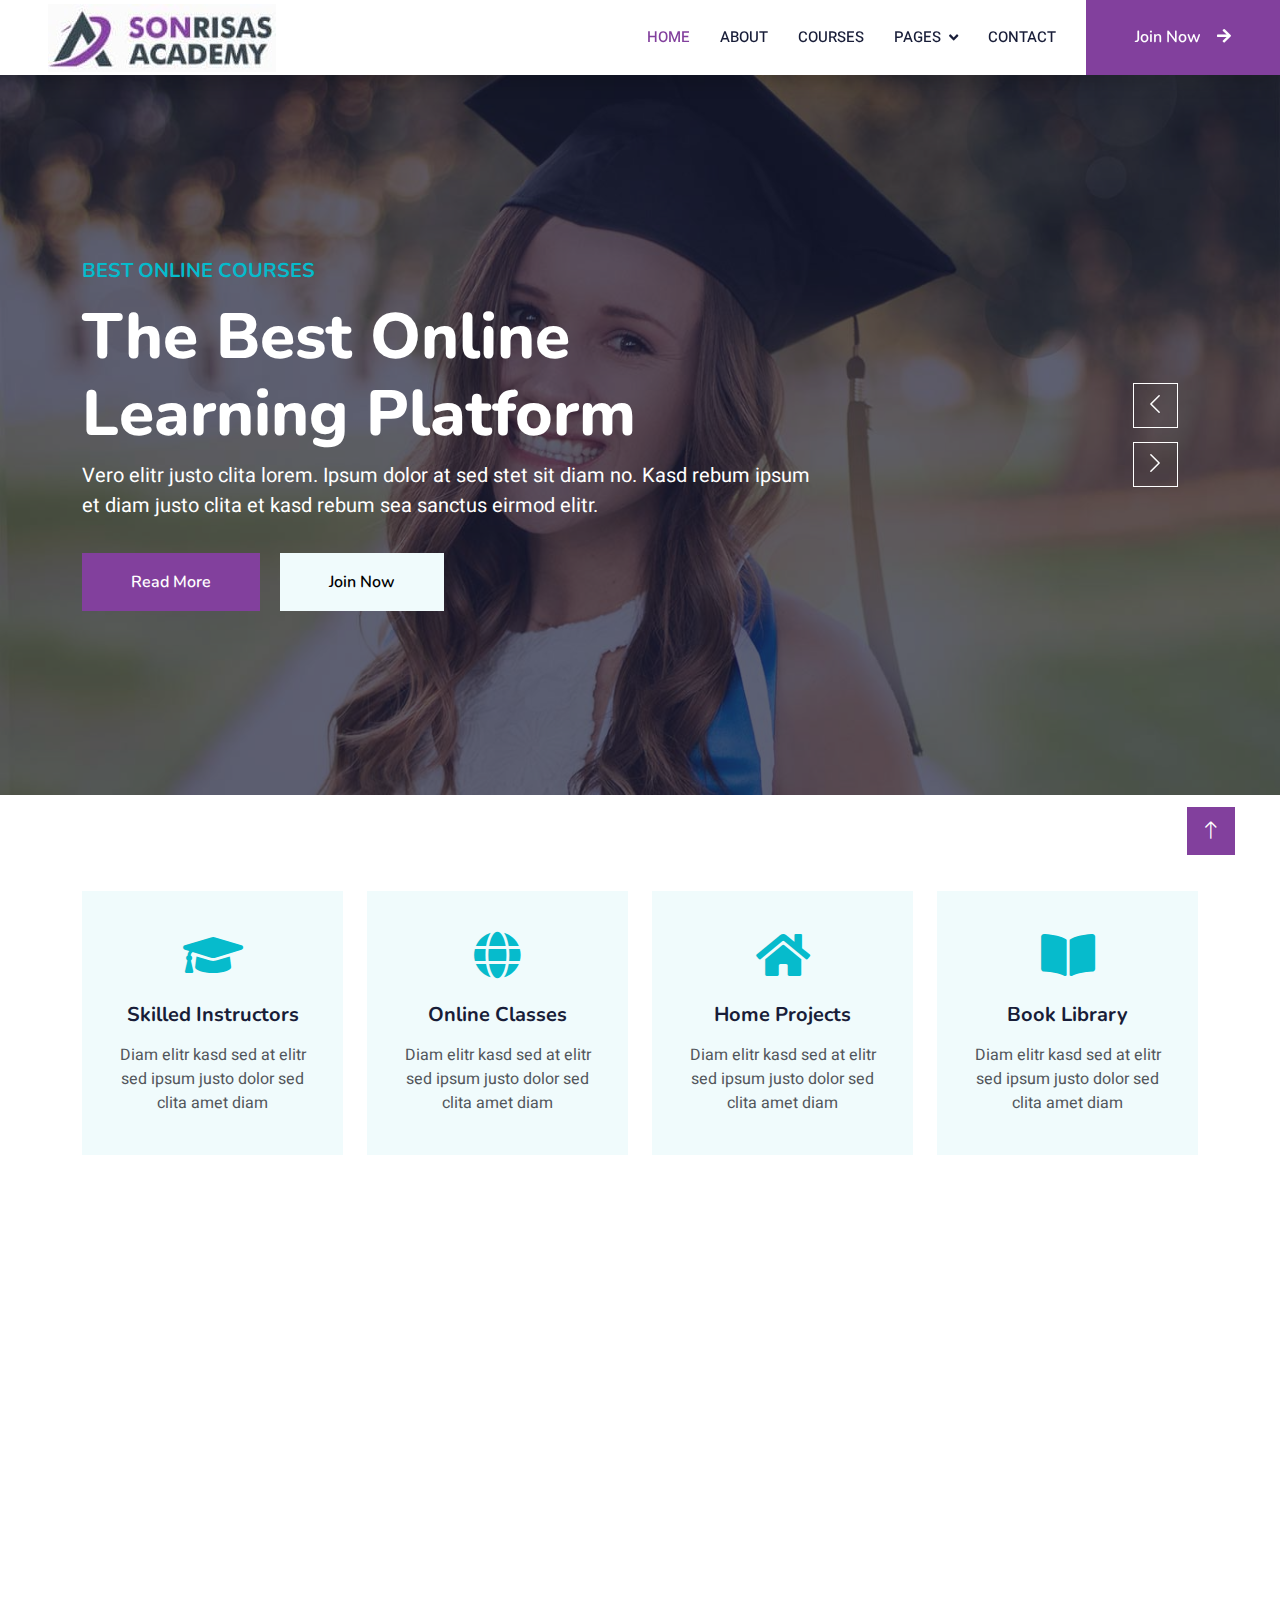
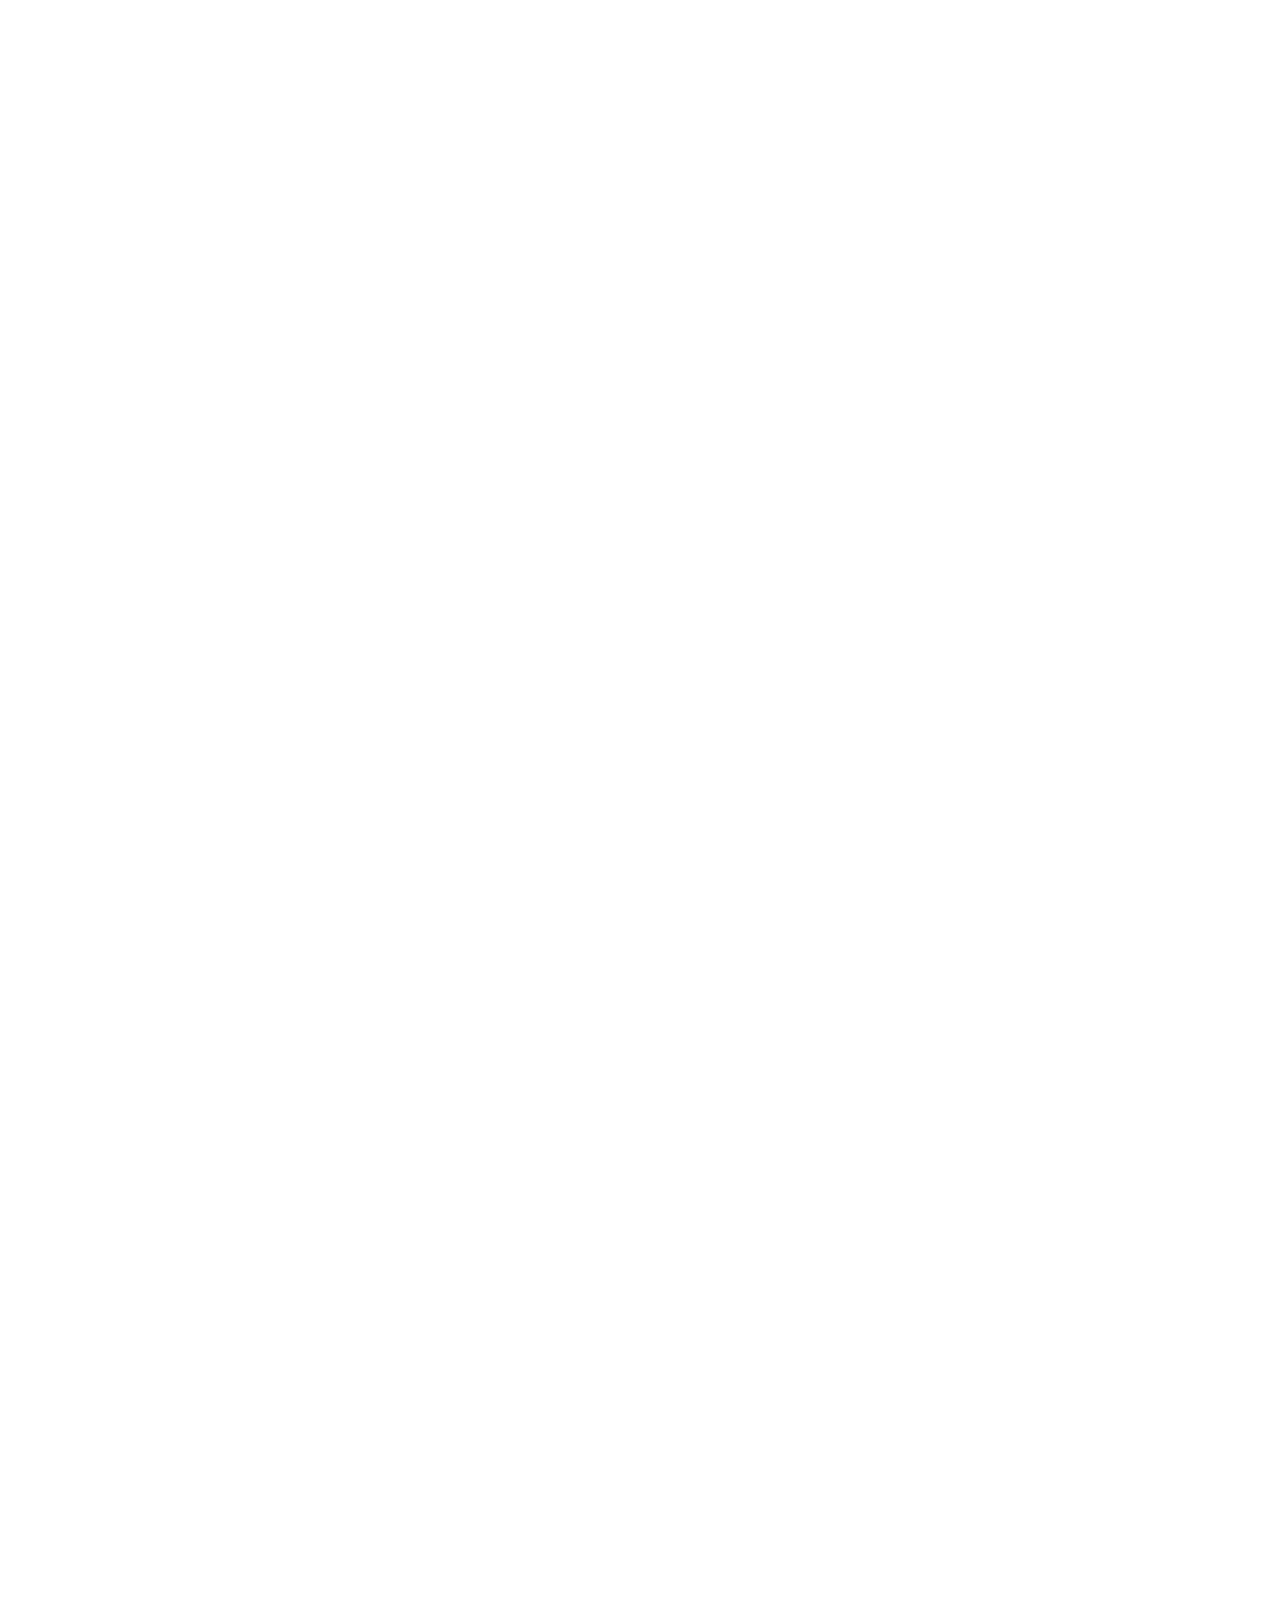
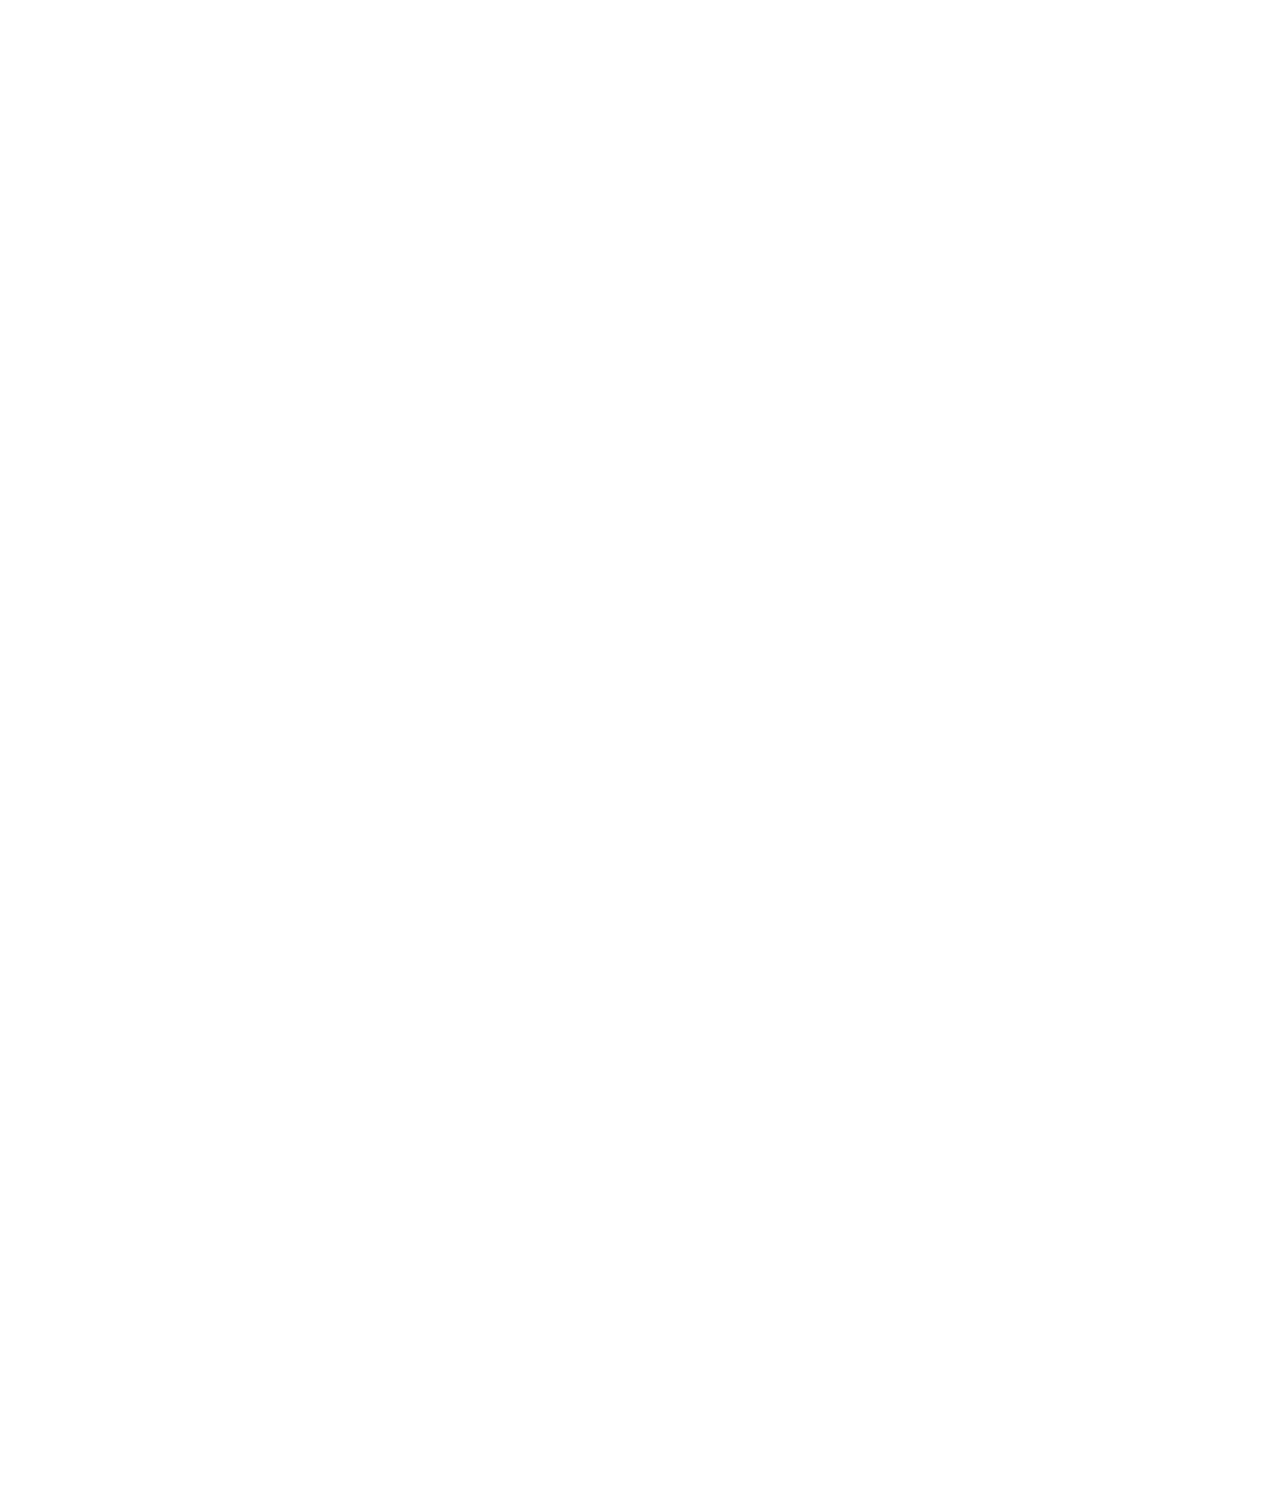
==== index.html @ 60b46d52 "modified color and worked on logo" ====
<!DOCTYPE html>
<html lang="en">
  <head>
    <meta charset="utf-8" />
    <title>Sonrisas Academy - Learn anywhere!</title>
    <meta content="width=device-width, initial-scale=1.0" name="viewport" />
    <meta content="" name="keywords" />
    <meta content="" name="description" />

    <!-- Favicon -->
    <link href="img/favicon.ico" rel="icon" />

    <!-- Google Web Fonts -->
    <link rel="preconnect" href="https://fonts.googleapis.com" />
    <link rel="preconnect" href="https://fonts.gstatic.com" crossorigin />
    <link
      href="https://fonts.googleapis.com/css2?family=Heebo:wght@400;500;600&family=Nunito:wght@600;700;800&display=swap"
      rel="stylesheet"
    />

    <!-- Icon Font Stylesheet -->
    <link
      href="https://cdnjs.cloudflare.com/ajax/libs/font-awesome/5.10.0/css/all.min.css"
      rel="stylesheet"
    />
    <link
      href="https://cdn.jsdelivr.net/npm/bootstrap-icons@1.4.1/font/bootstrap-icons.css"
      rel="stylesheet"
    />

    <!-- Libraries Stylesheet -->
    <link href="lib/animate/animate.min.css" rel="stylesheet" />
    <link href="lib/owlcarousel/assets/owl.carousel.min.css" rel="stylesheet" />

    <!-- Customized Bootstrap Stylesheet -->
    <link href="css/bootstrap.min.css" rel="stylesheet" />

    <!-- Template Stylesheet -->
    <link href="css/style.css" rel="stylesheet" />
  </head>

  <body>
    <!-- Spinner Start -->
    <div
      id="spinner"
      class="show bg-white position-fixed translate-middle w-100 vh-100 top-50 start-50 d-flex align-items-center justify-content-center"
    >
      <div
        class="spinner-border text-primary"
        style="width: 3rem; height: 3rem"
        role="status"
      >
        <span class="sr-only">Loading...</span>
      </div>
    </div>
    <!-- Spinner End -->

    <!-- Navbar Start -->
    <nav
      class="navbar navbar-expand-lg bg-white navbar-light shadow sticky-top p-0"
    >
      <a
        href="index.html"
        class="navbar-brand d-flex align-items-center px-4 px-lg-5"
      >
        <!-- <h2 class="m-0 text-primary">
          <i class="fa fa-book me-3"></i>eLEARNING
        </h2> -->
        <img src="./img/logo.jpg" />
      </a>
      <button
        type="button"
        class="navbar-toggler me-4"
        data-bs-toggle="collapse"
        data-bs-target="#navbarCollapse"
      >
        <span class="navbar-toggler-icon"></span>
      </button>
      <div class="collapse navbar-collapse" id="navbarCollapse">
        <div class="navbar-nav ms-auto p-4 p-lg-0">
          <a href="index.html" class="nav-item nav-link active">Home</a>
          <a href="about.html" class="nav-item nav-link">About</a>
          <a href="courses.html" class="nav-item nav-link">Courses</a>
          <div class="nav-item dropdown">
            <a
              href="#"
              class="nav-link dropdown-toggle"
              data-bs-toggle="dropdown"
              >Pages</a
            >
            <div class="dropdown-menu fade-down m-0">
              <a href="team.html" class="dropdown-item">Our Team</a>
              <a href="testimonial.html" class="dropdown-item">Testimonial</a>
              <a href="404.html" class="dropdown-item">404 Page</a>
            </div>
          </div>
          <a href="contact.html" class="nav-item nav-link">Contact</a>
        </div>
        <a
          href="https://chat.whatsapp.com/ISVkfR3X3Y06oeJQvGgWxn"
          class="btn btn-primary py-4 px-lg-5 d-none d-lg-block"
          >Join Now<i class="fa fa-arrow-right ms-3"></i
        ></a>
      </div>
    </nav>
    <!-- Navbar End -->

    <!-- Carousel Start -->
    <div class="container-fluid p-0 mb-5">
      <div class="owl-carousel header-carousel position-relative">
        <div class="owl-carousel-item position-relative">
          <img class="img-fluid" src="img/carousel-1.jpg" alt="" />
          <div
            class="position-absolute top-0 start-0 w-100 h-100 d-flex align-items-center"
            style="background: rgba(24, 29, 56, 0.7)"
          >
            <div class="container">
              <div class="row justify-content-start">
                <div class="col-sm-10 col-lg-8">
                  <h5
                    class="text-primary text-uppercase mb-3 animated slideInDown"
                  >
                    Best Online Courses
                  </h5>
                  <h1 class="display-3 text-white animated slideInDown">
                    The Best Online Learning Platform
                  </h1>
                  <p class="fs-5 text-white mb-4 pb-2">
                    Vero elitr justo clita lorem. Ipsum dolor at sed stet sit
                    diam no. Kasd rebum ipsum et diam justo clita et kasd rebum
                    sea sanctus eirmod elitr.
                  </p>
                  <a
                    href=""
                    class="btn btn-primary py-md-3 px-md-5 me-3 animated slideInLeft"
                    >Read More</a
                  >
                  <a
                    href=""
                    class="btn btn-light py-md-3 px-md-5 animated slideInRight"
                    >Join Now</a
                  >
                </div>
              </div>
            </div>
          </div>
        </div>
        <div class="owl-carousel-item position-relative">
          <img class="img-fluid" src="img/carousel-2.jpg" alt="" />
          <div
            class="position-absolute top-0 start-0 w-100 h-100 d-flex align-items-center"
            style="background: rgba(24, 29, 56, 0.7)"
          >
            <div class="container">
              <div class="row justify-content-start">
                <div class="col-sm-10 col-lg-8">
                  <h5
                    class="text-primary text-uppercase mb-3 animated slideInDown"
                  >
                    Best Online Courses
                  </h5>
                  <h1 class="display-3 text-white animated slideInDown">
                    Get Educated Online From Your Home
                  </h1>
                  <p class="fs-5 text-white mb-4 pb-2">
                    Vero elitr justo clita lorem. Ipsum dolor at sed stet sit
                    diam no. Kasd rebum ipsum et diam justo clita et kasd rebum
                    sea sanctus eirmod elitr.
                  </p>
                  <a
                    href=""
                    class="btn btn-primary py-md-3 px-md-5 me-3 animated slideInLeft"
                    >Read More</a
                  >
                  <a
                    href=""
                    class="btn btn-light py-md-3 px-md-5 animated slideInRight"
                    >Join Now</a
                  >
                </div>
              </div>
            </div>
          </div>
        </div>
      </div>
    </div>
    <!-- Carousel End -->

    <!-- Service Start -->
    <div class="container-xxl py-5">
      <div class="container">
        <div class="row g-4">
          <div class="col-lg-3 col-sm-6 wow fadeInUp" data-wow-delay="0.1s">
            <div class="service-item text-center pt-3">
              <div class="p-4">
                <i class="fa fa-3x fa-graduation-cap text-primary mb-4"></i>
                <h5 class="mb-3">Skilled Instructors</h5>
                <p>
                  Diam elitr kasd sed at elitr sed ipsum justo dolor sed clita
                  amet diam
                </p>
              </div>
            </div>
          </div>
          <div class="col-lg-3 col-sm-6 wow fadeInUp" data-wow-delay="0.3s">
            <div class="service-item text-center pt-3">
              <div class="p-4">
                <i class="fa fa-3x fa-globe text-primary mb-4"></i>
                <h5 class="mb-3">Online Classes</h5>
                <p>
                  Diam elitr kasd sed at elitr sed ipsum justo dolor sed clita
                  amet diam
                </p>
              </div>
            </div>
          </div>
          <div class="col-lg-3 col-sm-6 wow fadeInUp" data-wow-delay="0.5s">
            <div class="service-item text-center pt-3">
              <div class="p-4">
                <i class="fa fa-3x fa-home text-primary mb-4"></i>
                <h5 class="mb-3">Home Projects</h5>
                <p>
                  Diam elitr kasd sed at elitr sed ipsum justo dolor sed clita
                  amet diam
                </p>
              </div>
            </div>
          </div>
          <div class="col-lg-3 col-sm-6 wow fadeInUp" data-wow-delay="0.7s">
            <div class="service-item text-center pt-3">
              <div class="p-4">
                <i class="fa fa-3x fa-book-open text-primary mb-4"></i>
                <h5 class="mb-3">Book Library</h5>
                <p>
                  Diam elitr kasd sed at elitr sed ipsum justo dolor sed clita
                  amet diam
                </p>
              </div>
            </div>
          </div>
        </div>
      </div>
    </div>
    <!-- Service End -->

    <!-- About Start -->
    <div class="container-xxl py-5">
      <div class="container">
        <div class="row g-5">
          <div
            class="col-lg-6 wow fadeInUp"
            data-wow-delay="0.1s"
            style="min-height: 400px"
          >
            <div class="position-relative h-100">
              <img
                class="img-fluid position-absolute w-100 h-100"
                src="img/about.jpg"
                alt=""
                style="object-fit: cover"
              />
            </div>
          </div>
          <div class="col-lg-6 wow fadeInUp" data-wow-delay="0.3s">
            <h6 class="section-title bg-white text-start text-primary pe-3">
              About Us
            </h6>
            <h1 class="mb-4">Welcome to eLEARNING</h1>
            <p class="mb-4">
              Tempor erat elitr rebum at clita. Diam dolor diam ipsum sit. Aliqu
              diam amet diam et eos. Clita erat ipsum et lorem et sit.
            </p>
            <p class="mb-4">
              Tempor erat elitr rebum at clita. Diam dolor diam ipsum sit. Aliqu
              diam amet diam et eos. Clita erat ipsum et lorem et sit, sed stet
              lorem sit clita duo justo magna dolore erat amet
            </p>
            <div class="row gy-2 gx-4 mb-4">
              <div class="col-sm-6">
                <p class="mb-0">
                  <i class="fa fa-arrow-right text-primary me-2"></i>Skilled
                  Instructors
                </p>
              </div>
              <div class="col-sm-6">
                <p class="mb-0">
                  <i class="fa fa-arrow-right text-primary me-2"></i>Online
                  Classes
                </p>
              </div>
              <div class="col-sm-6">
                <p class="mb-0">
                  <i class="fa fa-arrow-right text-primary me-2"></i
                  >International Certificate
                </p>
              </div>
              <div class="col-sm-6">
                <p class="mb-0">
                  <i class="fa fa-arrow-right text-primary me-2"></i>Skilled
                  Instructors
                </p>
              </div>
              <div class="col-sm-6">
                <p class="mb-0">
                  <i class="fa fa-arrow-right text-primary me-2"></i>Online
                  Classes
                </p>
              </div>
              <div class="col-sm-6">
                <p class="mb-0">
                  <i class="fa fa-arrow-right text-primary me-2"></i
                  >International Certificate
                </p>
              </div>
            </div>
            <a class="btn btn-primary py-3 px-5 mt-2" href="">Read More</a>
          </div>
        </div>
      </div>
    </div>
    <!-- About End -->

    <!-- Categories Start -->
    <div class="container-xxl py-5 category">
      <div class="container">
        <div class="text-center wow fadeInUp" data-wow-delay="0.1s">
          <h6 class="section-title bg-white text-center text-primary px-3">
            Categories
          </h6>
          <h1 class="mb-5">Courses Categories</h1>
        </div>
        <div class="row g-3">
          <div class="col-lg-7 col-md-6">
            <div class="row g-3">
              <div class="col-lg-12 col-md-12 wow zoomIn" data-wow-delay="0.1s">
                <a class="position-relative d-block overflow-hidden" href="">
                  <img class="img-fluid" src="img/cat-1.jpg" alt="" />
                  <div
                    class="bg-white text-center position-absolute bottom-0 end-0 py-2 px-3"
                    style="margin: 1px"
                  >
                    <h5 class="m-0">Web Design</h5>
                    <small class="text-primary">49 Courses</small>
                  </div>
                </a>
              </div>
              <div class="col-lg-6 col-md-12 wow zoomIn" data-wow-delay="0.3s">
                <a class="position-relative d-block overflow-hidden" href="">
                  <img class="img-fluid" src="img/cat-2.jpg" alt="" />
                  <div
                    class="bg-white text-center position-absolute bottom-0 end-0 py-2 px-3"
                    style="margin: 1px"
                  >
                    <h5 class="m-0">Graphic Design</h5>
                    <small class="text-primary">49 Courses</small>
                  </div>
                </a>
              </div>
              <div class="col-lg-6 col-md-12 wow zoomIn" data-wow-delay="0.5s">
                <a class="position-relative d-block overflow-hidden" href="">
                  <img class="img-fluid" src="img/cat-3.jpg" alt="" />
                  <div
                    class="bg-white text-center position-absolute bottom-0 end-0 py-2 px-3"
                    style="margin: 1px"
                  >
                    <h5 class="m-0">Video Editing</h5>
                    <small class="text-primary">49 Courses</small>
                  </div>
                </a>
              </div>
            </div>
          </div>
          <div
            class="col-lg-5 col-md-6 wow zoomIn"
            data-wow-delay="0.7s"
            style="min-height: 350px"
          >
            <a class="position-relative d-block h-100 overflow-hidden" href="">
              <img
                class="img-fluid position-absolute w-100 h-100"
                src="img/cat-4.jpg"
                alt=""
                style="object-fit: cover"
              />
              <div
                class="bg-white text-center position-absolute bottom-0 end-0 py-2 px-3"
                style="margin: 1px"
              >
                <h5 class="m-0">Online Marketing</h5>
                <small class="text-primary">49 Courses</small>
              </div>
            </a>
          </div>
        </div>
      </div>
    </div>
    <!-- Categories Start -->

    <!-- Courses Start -->
    <div class="container-xxl py-5">
      <div class="container">
        <div class="text-center wow fadeInUp" data-wow-delay="0.1s">
          <h6 class="section-title bg-white text-center text-primary px-3">
            Courses
          </h6>
          <h1 class="mb-5">Popular Courses</h1>
        </div>
        <div class="row g-4 justify-content-center">
          <div class="col-lg-4 col-md-6 wow fadeInUp" data-wow-delay="0.1s">
            <div class="course-item bg-light">
              <div class="position-relative overflow-hidden">
                <img class="img-fluid" src="img/course-1.jpg" alt="" />
                <div
                  class="w-100 d-flex justify-content-center position-absolute bottom-0 start-0 mb-4"
                >
                  <a
                    href="#"
                    class="flex-shrink-0 btn btn-sm btn-primary px-3 border-end"
                    style="border-radius: 30px 0 0 30px"
                    >Read More</a
                  >
                  <a
                    href="#"
                    class="flex-shrink-0 btn btn-sm btn-primary px-3"
                    style="border-radius: 0 30px 30px 0"
                    >Join Now</a
                  >
                </div>
              </div>
              <div class="text-center p-4 pb-0">
                <h3 class="mb-0">$149.00</h3>
                <div class="mb-3">
                  <small class="fa fa-star text-primary"></small>
                  <small class="fa fa-star text-primary"></small>
                  <small class="fa fa-star text-primary"></small>
                  <small class="fa fa-star text-primary"></small>
                  <small class="fa fa-star text-primary"></small>
                  <small>(123)</small>
                </div>
                <h5 class="mb-4">
                  Web Design & Development Course for Beginners
                </h5>
              </div>
              <div class="d-flex border-top">
                <small class="flex-fill text-center border-end py-2"
                  ><i class="fa fa-user-tie text-primary me-2"></i>John
                  Doe</small
                >
                <small class="flex-fill text-center border-end py-2"
                  ><i class="fa fa-clock text-primary me-2"></i>1.49 Hrs</small
                >
                <small class="flex-fill text-center py-2"
                  ><i class="fa fa-user text-primary me-2"></i>30
                  Students</small
                >
              </div>
            </div>
          </div>
          <div class="col-lg-4 col-md-6 wow fadeInUp" data-wow-delay="0.3s">
            <div class="course-item bg-light">
              <div class="position-relative overflow-hidden">
                <img class="img-fluid" src="img/course-2.jpg" alt="" />
                <div
                  class="w-100 d-flex justify-content-center position-absolute bottom-0 start-0 mb-4"
                >
                  <a
                    href="#"
                    class="flex-shrink-0 btn btn-sm btn-primary px-3 border-end"
                    style="border-radius: 30px 0 0 30px"
                    >Read More</a
                  >
                  <a
                    href="#"
                    class="flex-shrink-0 btn btn-sm btn-primary px-3"
                    style="border-radius: 0 30px 30px 0"
                    >Join Now</a
                  >
                </div>
              </div>
              <div class="text-center p-4 pb-0">
                <h3 class="mb-0">$149.00</h3>
                <div class="mb-3">
                  <small class="fa fa-star text-primary"></small>
                  <small class="fa fa-star text-primary"></small>
                  <small class="fa fa-star text-primary"></small>
                  <small class="fa fa-star text-primary"></small>
                  <small class="fa fa-star text-primary"></small>
                  <small>(123)</small>
                </div>
                <h5 class="mb-4">
                  Web Design & Development Course for Beginners
                </h5>
              </div>
              <div class="d-flex border-top">
                <small class="flex-fill text-center border-end py-2"
                  ><i class="fa fa-user-tie text-primary me-2"></i>John
                  Doe</small
                >
                <small class="flex-fill text-center border-end py-2"
                  ><i class="fa fa-clock text-primary me-2"></i>1.49 Hrs</small
                >
                <small class="flex-fill text-center py-2"
                  ><i class="fa fa-user text-primary me-2"></i>30
                  Students</small
                >
              </div>
            </div>
          </div>
          <div class="col-lg-4 col-md-6 wow fadeInUp" data-wow-delay="0.5s">
            <div class="course-item bg-light">
              <div class="position-relative overflow-hidden">
                <img class="img-fluid" src="img/course-3.jpg" alt="" />
                <div
                  class="w-100 d-flex justify-content-center position-absolute bottom-0 start-0 mb-4"
                >
                  <a
                    href="#"
                    class="flex-shrink-0 btn btn-sm btn-primary px-3 border-end"
                    style="border-radius: 30px 0 0 30px"
                    >Read More</a
                  >
                  <a
                    href="#"
                    class="flex-shrink-0 btn btn-sm btn-primary px-3"
                    style="border-radius: 0 30px 30px 0"
                    >Join Now</a
                  >
                </div>
              </div>
              <div class="text-center p-4 pb-0">
                <h3 class="mb-0">$149.00</h3>
                <div class="mb-3">
                  <small class="fa fa-star text-primary"></small>
                  <small class="fa fa-star text-primary"></small>
                  <small class="fa fa-star text-primary"></small>
                  <small class="fa fa-star text-primary"></small>
                  <small class="fa fa-star text-primary"></small>
                  <small>(123)</small>
                </div>
                <h5 class="mb-4">
                  Web Design & Development Course for Beginners
                </h5>
              </div>
              <div class="d-flex border-top">
                <small class="flex-fill text-center border-end py-2"
                  ><i class="fa fa-user-tie text-primary me-2"></i>John
                  Doe</small
                >
                <small class="flex-fill text-center border-end py-2"
                  ><i class="fa fa-clock text-primary me-2"></i>1.49 Hrs</small
                >
                <small class="flex-fill text-center py-2"
                  ><i class="fa fa-user text-primary me-2"></i>30
                  Students</small
                >
              </div>
            </div>
          </div>
        </div>
      </div>
    </div>
    <!-- Courses End -->

    <!-- Team Start -->
    <div class="container-xxl py-5">
      <div class="container">
        <div class="text-center wow fadeInUp" data-wow-delay="0.1s">
          <h6 class="section-title bg-white text-center text-primary px-3">
            Instructors
          </h6>
          <h1 class="mb-5">Expert Instructors</h1>
        </div>
        <div class="row g-4">
          <div class="col-lg-3 col-md-6 wow fadeInUp" data-wow-delay="0.1s">
            <div class="team-item bg-light">
              <div class="overflow-hidden">
                <img class="img-fluid" src="img/team-1.jpg" alt="" />
              </div>
              <div
                class="position-relative d-flex justify-content-center"
                style="margin-top: -23px"
              >
                <div class="bg-light d-flex justify-content-center pt-2 px-1">
                  <a class="btn btn-sm-square btn-primary mx-1" href=""
                    ><i class="fab fa-facebook-f"></i
                  ></a>
                  <a class="btn btn-sm-square btn-primary mx-1" href=""
                    ><i class="fab fa-twitter"></i
                  ></a>
                  <a class="btn btn-sm-square btn-primary mx-1" href=""
                    ><i class="fab fa-instagram"></i
                  ></a>
                </div>
              </div>
              <div class="text-center p-4">
                <h5 class="mb-0">Instructor Name</h5>
                <small>Designation</small>
              </div>
            </div>
          </div>
          <div class="col-lg-3 col-md-6 wow fadeInUp" data-wow-delay="0.3s">
            <div class="team-item bg-light">
              <div class="overflow-hidden">
                <img class="img-fluid" src="img/team-2.jpg" alt="" />
              </div>
              <div
                class="position-relative d-flex justify-content-center"
                style="margin-top: -23px"
              >
                <div class="bg-light d-flex justify-content-center pt-2 px-1">
                  <a class="btn btn-sm-square btn-primary mx-1" href=""
                    ><i class="fab fa-facebook-f"></i
                  ></a>
                  <a class="btn btn-sm-square btn-primary mx-1" href=""
                    ><i class="fab fa-twitter"></i
                  ></a>
                  <a class="btn btn-sm-square btn-primary mx-1" href=""
                    ><i class="fab fa-instagram"></i
                  ></a>
                </div>
              </div>
              <div class="text-center p-4">
                <h5 class="mb-0">Instructor Name</h5>
                <small>Designation</small>
              </div>
            </div>
          </div>
          <div class="col-lg-3 col-md-6 wow fadeInUp" data-wow-delay="0.5s">
            <div class="team-item bg-light">
              <div class="overflow-hidden">
                <img class="img-fluid" src="img/team-3.jpg" alt="" />
              </div>
              <div
                class="position-relative d-flex justify-content-center"
                style="margin-top: -23px"
              >
                <div class="bg-light d-flex justify-content-center pt-2 px-1">
                  <a class="btn btn-sm-square btn-primary mx-1" href=""
                    ><i class="fab fa-facebook-f"></i
                  ></a>
                  <a class="btn btn-sm-square btn-primary mx-1" href=""
                    ><i class="fab fa-twitter"></i
                  ></a>
                  <a class="btn btn-sm-square btn-primary mx-1" href=""
                    ><i class="fab fa-instagram"></i
                  ></a>
                </div>
              </div>
              <div class="text-center p-4">
                <h5 class="mb-0">Instructor Name</h5>
                <small>Designation</small>
              </div>
            </div>
          </div>
          <div class="col-lg-3 col-md-6 wow fadeInUp" data-wow-delay="0.7s">
            <div class="team-item bg-light">
              <div class="overflow-hidden">
                <img class="img-fluid" src="img/team-4.jpg" alt="" />
              </div>
              <div
                class="position-relative d-flex justify-content-center"
                style="margin-top: -23px"
              >
                <div class="bg-light d-flex justify-content-center pt-2 px-1">
                  <a class="btn btn-sm-square btn-primary mx-1" href=""
                    ><i class="fab fa-facebook-f"></i
                  ></a>
                  <a class="btn btn-sm-square btn-primary mx-1" href=""
                    ><i class="fab fa-twitter"></i
                  ></a>
                  <a class="btn btn-sm-square btn-primary mx-1" href=""
                    ><i class="fab fa-instagram"></i
                  ></a>
                </div>
              </div>
              <div class="text-center p-4">
                <h5 class="mb-0">Instructor Name</h5>
                <small>Designation</small>
              </div>
            </div>
          </div>
        </div>
      </div>
    </div>
    <!-- Team End -->

    <!-- Testimonial Start -->
    <div class="container-xxl py-5 wow fadeInUp" data-wow-delay="0.1s">
      <div class="container">
        <div class="text-center">
          <h6 class="section-title bg-white text-center text-primary px-3">
            Testimonial
          </h6>
          <h1 class="mb-5">Our Students Say!</h1>
        </div>
        <div class="owl-carousel testimonial-carousel position-relative">
          <div class="testimonial-item text-center">
            <img
              class="border rounded-circle p-2 mx-auto mb-3"
              src="img/testimonial-1.jpg"
              style="width: 80px; height: 80px"
            />
            <h5 class="mb-0">Client Name</h5>
            <p>Profession</p>
            <div class="testimonial-text bg-light text-center p-4">
              <p class="mb-0">
                Tempor erat elitr rebum at clita. Diam dolor diam ipsum sit diam
                amet diam et eos. Clita erat ipsum et lorem et sit.
              </p>
            </div>
          </div>
          <div class="testimonial-item text-center">
            <img
              class="border rounded-circle p-2 mx-auto mb-3"
              src="img/testimonial-2.jpg"
              style="width: 80px; height: 80px"
            />
            <h5 class="mb-0">Client Name</h5>
            <p>Profession</p>
            <div class="testimonial-text bg-light text-center p-4">
              <p class="mb-0">
                Tempor erat elitr rebum at clita. Diam dolor diam ipsum sit diam
                amet diam et eos. Clita erat ipsum et lorem et sit.
              </p>
            </div>
          </div>
          <div class="testimonial-item text-center">
            <img
              class="border rounded-circle p-2 mx-auto mb-3"
              src="img/testimonial-3.jpg"
              style="width: 80px; height: 80px"
            />
            <h5 class="mb-0">Client Name</h5>
            <p>Profession</p>
            <div class="testimonial-text bg-light text-center p-4">
              <p class="mb-0">
                Tempor erat elitr rebum at clita. Diam dolor diam ipsum sit diam
                amet diam et eos. Clita erat ipsum et lorem et sit.
              </p>
            </div>
          </div>
          <div class="testimonial-item text-center">
            <img
              class="border rounded-circle p-2 mx-auto mb-3"
              src="img/testimonial-4.jpg"
              style="width: 80px; height: 80px"
            />
            <h5 class="mb-0">Client Name</h5>
            <p>Profession</p>
            <div class="testimonial-text bg-light text-center p-4">
              <p class="mb-0">
                Tempor erat elitr rebum at clita. Diam dolor diam ipsum sit diam
                amet diam et eos. Clita erat ipsum et lorem et sit.
              </p>
            </div>
          </div>
        </div>
      </div>
    </div>
    <!-- Testimonial End -->

    <!-- Footer Start -->
    <div
      class="container-fluid bg-dark text-light footer pt-5 mt-5 wow fadeIn"
      data-wow-delay="0.1s"
    >
      <div class="container py-5">
        <div class="row g-5">
          <div class="col-lg-3 col-md-6">
            <h4 class="text-white mb-3">Quick Link</h4>
            <a class="btn btn-link" href="">About Us</a>
            <a class="btn btn-link" href="">Contact Us</a>
            <a class="btn btn-link" href="">Privacy Policy</a>
            <a class="btn btn-link" href="">Terms & Condition</a>
            <a class="btn btn-link" href="">FAQs & Help</a>
          </div>
          <div class="col-lg-3 col-md-6">
            <h4 class="text-white mb-3">Contact</h4>
            <p class="mb-2">
              <i class="fa fa-map-marker-alt me-3"></i>123 Street, New York, USA
            </p>
            <p class="mb-2">
              <i class="fa fa-phone-alt me-3"></i>+012 345 67890
            </p>
            <p class="mb-2">
              <i class="fa fa-envelope me-3"></i>info@example.com
            </p>
            <div class="d-flex pt-2">
              <a class="btn btn-outline-light btn-social" href=""
                ><i class="fab fa-twitter"></i
              ></a>
              <a class="btn btn-outline-light btn-social" href=""
                ><i class="fab fa-facebook-f"></i
              ></a>
              <a class="btn btn-outline-light btn-social" href=""
                ><i class="fab fa-youtube"></i
              ></a>
              <a class="btn btn-outline-light btn-social" href=""
                ><i class="fab fa-linkedin-in"></i
              ></a>
            </div>
          </div>
          <div class="col-lg-3 col-md-6">
            <h4 class="text-white mb-3">Gallery</h4>
            <div class="row g-2 pt-2">
              <div class="col-4">
                <img
                  class="img-fluid bg-light p-1"
                  src="img/course-1.jpg"
                  alt=""
                />
              </div>
              <div class="col-4">
                <img
                  class="img-fluid bg-light p-1"
                  src="img/course-2.jpg"
                  alt=""
                />
              </div>
              <div class="col-4">
                <img
                  class="img-fluid bg-light p-1"
                  src="img/course-3.jpg"
                  alt=""
                />
              </div>
              <div class="col-4">
                <img
                  class="img-fluid bg-light p-1"
                  src="img/course-2.jpg"
                  alt=""
                />
              </div>
              <div class="col-4">
                <img
                  class="img-fluid bg-light p-1"
                  src="img/course-3.jpg"
                  alt=""
                />
              </div>
              <div class="col-4">
                <img
                  class="img-fluid bg-light p-1"
                  src="img/course-1.jpg"
                  alt=""
                />
              </div>
            </div>
          </div>
          <div class="col-lg-3 col-md-6">
            <h4 class="text-white mb-3">Newsletter</h4>
            <p>Dolor amet sit justo amet elitr clita ipsum elitr est.</p>
            <div class="position-relative mx-auto" style="max-width: 400px">
              <input
                class="form-control border-0 w-100 py-3 ps-4 pe-5"
                type="text"
                placeholder="Your email"
              />
              <button
                type="button"
                class="btn btn-primary py-2 position-absolute top-0 end-0 mt-2 me-2"
              >
                SignUp
              </button>
            </div>
          </div>
        </div>
      </div>
      <div class="container">
        <div class="copyright">
          <div class="row">
            <div class="col-md-6 text-center text-md-start mb-3 mb-md-0">
              &copy; <a class="border-bottom" href="#">Your Site Name</a>, All
              Right Reserved.

              <!--/*** This template is free as long as you keep the footer author’s credit link/attribution link/backlink. If you'd like to use the template without the footer author’s credit link/attribution link/backlink, you can purchase the Credit Removal License from "https://htmlcodex.com/credit-removal". Thank you for your support. ***/-->
              Designed By
              <a class="border-bottom" href="https://htmlcodex.com"
                >HTML Codex</a
              >
            </div>
            <div class="col-md-6 text-center text-md-end">
              <div class="footer-menu">
                <a href="">Home</a>
                <a href="">Cookies</a>
                <a href="">Help</a>
                <a href="">FQAs</a>
              </div>
            </div>
          </div>
        </div>
      </div>
    </div>
    <!-- Footer End -->

    <!-- Back to Top -->
    <a href="#" class="btn btn-lg btn-primary btn-lg-square back-to-top"
      ><i class="bi bi-arrow-up"></i
    ></a>

    <!-- JavaScript Libraries -->
    <script src="https://code.jquery.com/jquery-3.4.1.min.js"></script>
    <script src="https://cdn.jsdelivr.net/npm/bootstrap@5.0.0/dist/js/bootstrap.bundle.min.js"></script>
    <script src="lib/wow/wow.min.js"></script>
    <script src="lib/easing/easing.min.js"></script>
    <script src="lib/waypoints/waypoints.min.js"></script>
    <script src="lib/owlcarousel/owl.carousel.min.js"></script>

    <!-- Template Javascript -->
    <script src="js/main.js"></script>
  </body>
</html>
---- css/style.css ----
/********** Template CSS **********/
:root {
  --primary: #82409d;
  --light: #f0fbfc;
  --dark: #181d38;
}

.fw-medium {
  font-weight: 600 !important;
}

.fw-semi-bold {
  font-weight: 700 !important;
}

.back-to-top {
  position: fixed;
  display: none;
  right: 45px;
  bottom: 45px;
  z-index: 99;
}

/*** Spinner ***/
#spinner {
  opacity: 0;
  visibility: hidden;
  transition: opacity 0.5s ease-out, visibility 0s linear 0.5s;
  z-index: 99999;
}

#spinner.show {
  transition: opacity 0.5s ease-out, visibility 0s linear 0s;
  visibility: visible;
  opacity: 1;
}

/*** Button ***/
.btn {
  font-family: "Nunito", sans-serif;
  font-weight: 600;
  transition: 0.5s;
}

.btn.btn-primary,
.btn.btn-secondary {
  color: #ffffff;
}

.btn-square {
  width: 38px;
  height: 38px;
}

.btn-sm-square {
  width: 32px;
  height: 32px;
}

.btn-lg-square {
  width: 48px;
  height: 48px;
}

.btn-square,
.btn-sm-square,
.btn-lg-square {
  padding: 0;
  display: flex;
  align-items: center;
  justify-content: center;
  font-weight: normal;
  border-radius: 0px;
}

/*** Navbar ***/
.navbar .dropdown-toggle::after {
  border: none;
  content: "\f107";
  font-family: "Font Awesome 5 Free";
  font-weight: 900;
  vertical-align: middle;
  margin-left: 8px;
}

.navbar-light .navbar-nav .nav-link {
  margin-right: 30px;
  padding: 25px 0;
  color: #ffffff;
  font-size: 15px;
  text-transform: uppercase;
  outline: none;
}

.navbar-light .navbar-nav .nav-link:hover,
.navbar-light .navbar-nav .nav-link.active {
  color: var(--primary);
}

@media (max-width: 991.98px) {
  .navbar-light .navbar-nav .nav-link {
    margin-right: 0;
    padding: 10px 0;
  }

  .navbar-light .navbar-nav {
    border-top: 1px solid #eeeeee;
  }
}

.navbar-light .navbar-brand,
.navbar-light a.btn {
  height: 75px;
}

.navbar-light .navbar-nav .nav-link {
  color: var(--dark);
  font-weight: 500;
}

.navbar-light.sticky-top {
  top: -100px;
  transition: 0.5s;
}

@media (min-width: 992px) {
  .navbar .nav-item .dropdown-menu {
    display: block;
    margin-top: 0;
    opacity: 0;
    visibility: hidden;
    transition: 0.5s;
  }

  .navbar .dropdown-menu.fade-down {
    top: 100%;
    transform: rotateX(-75deg);
    transform-origin: 0% 0%;
  }

  .navbar .nav-item:hover .dropdown-menu {
    top: 100%;
    transform: rotateX(0deg);
    visibility: visible;
    transition: 0.5s;
    opacity: 1;
  }
}

/*** Header carousel ***/
@media (max-width: 768px) {
  .header-carousel .owl-carousel-item {
    position: relative;
    min-height: 500px;
  }

  .header-carousel .owl-carousel-item img {
    position: absolute;
    width: 100%;
    height: 100%;
    object-fit: cover;
  }
}

.header-carousel .owl-nav {
  position: absolute;
  top: 50%;
  right: 8%;
  transform: translateY(-50%);
  display: flex;
  flex-direction: column;
}

.header-carousel .owl-nav .owl-prev,
.header-carousel .owl-nav .owl-next {
  margin: 7px 0;
  width: 45px;
  height: 45px;
  display: flex;
  align-items: center;
  justify-content: center;
  color: #ffffff;
  background: transparent;
  border: 1px solid #ffffff;
  font-size: 22px;
  transition: 0.5s;
}

.header-carousel .owl-nav .owl-prev:hover,
.header-carousel .owl-nav .owl-next:hover {
  background: var(--primary);
  border-color: var(--primary);
}

.page-header {
  background: linear-gradient(rgba(24, 29, 56, 0.7), rgba(24, 29, 56, 0.7)),
    url(../img/carousel-1.jpg);
  background-position: center center;
  background-repeat: no-repeat;
  background-size: cover;
}

.page-header-inner {
  background: rgba(15, 23, 43, 0.7);
}

.breadcrumb-item + .breadcrumb-item::before {
  color: var(--light);
}

/*** Section Title ***/
.section-title {
  position: relative;
  display: inline-block;
  text-transform: uppercase;
}

.section-title::before {
  position: absolute;
  content: "";
  width: calc(100% + 80px);
  height: 2px;
  top: 4px;
  left: -40px;
  background: var(--primary);
  z-index: -1;
}

.section-title::after {
  position: absolute;
  content: "";
  width: calc(100% + 120px);
  height: 2px;
  bottom: 5px;
  left: -60px;
  background: var(--primary);
  z-index: -1;
}

.section-title.text-start::before {
  width: calc(100% + 40px);
  left: 0;
}

.section-title.text-start::after {
  width: calc(100% + 60px);
  left: 0;
}

/*** Service ***/
.service-item {
  background: var(--light);
  transition: 0.5s;
}

.service-item:hover {
  margin-top: -10px;
  background: var(--primary);
}

.service-item * {
  transition: 0.5s;
}

.service-item:hover * {
  color: var(--light) !important;
}

/*** Categories & Courses ***/
.category img,
.course-item img {
  transition: 0.5s;
}

.category a:hover img,
.course-item:hover img {
  transform: scale(1.1);
}

/*** Team ***/
.team-item img {
  transition: 0.5s;
}

.team-item:hover img {
  transform: scale(1.1);
}

/*** Testimonial ***/
.testimonial-carousel::before {
  position: absolute;
  content: "";
  top: 0;
  left: 0;
  height: 100%;
  width: 0;
  background: linear-gradient(
    to right,
    rgba(255, 255, 255, 1) 0%,
    rgba(255, 255, 255, 0) 100%
  );
  z-index: 1;
}

.testimonial-carousel::after {
  position: absolute;
  content: "";
  top: 0;
  right: 0;
  height: 100%;
  width: 0;
  background: linear-gradient(
    to left,
    rgba(255, 255, 255, 1) 0%,
    rgba(255, 255, 255, 0) 100%
  );
  z-index: 1;
}

@media (min-width: 768px) {
  .testimonial-carousel::before,
  .testimonial-carousel::after {
    width: 200px;
  }
}

@media (min-width: 992px) {
  .testimonial-carousel::before,
  .testimonial-carousel::after {
    width: 300px;
  }
}

.testimonial-carousel .owl-item .testimonial-text,
.testimonial-carousel .owl-item.center .testimonial-text * {
  transition: 0.5s;
}

.testimonial-carousel .owl-item.center .testimonial-text {
  background: var(--primary) !important;
}

.testimonial-carousel .owl-item.center .testimonial-text * {
  color: #ffffff !important;
}

.testimonial-carousel .owl-dots {
  margin-top: 24px;
  display: flex;
  align-items: flex-end;
  justify-content: center;
}

.testimonial-carousel .owl-dot {
  position: relative;
  display: inline-block;
  margin: 0 5px;
  width: 15px;
  height: 15px;
  border: 1px solid #cccccc;
  transition: 0.5s;
}

.testimonial-carousel .owl-dot.active {
  background: var(--primary);
  border-color: var(--primary);
}

/*** Footer ***/
.footer .btn.btn-social {
  margin-right: 5px;
  width: 35px;
  height: 35px;
  display: flex;
  align-items: center;
  justify-content: center;
  color: var(--light);
  font-weight: normal;
  border: 1px solid #ffffff;
  border-radius: 35px;
  transition: 0.3s;
}

.footer .btn.btn-social:hover {
  color: var(--primary);
}

.footer .btn.btn-link {
  display: block;
  margin-bottom: 5px;
  padding: 0;
  text-align: left;
  color: #ffffff;
  font-size: 15px;
  font-weight: normal;
  text-transform: capitalize;
  transition: 0.3s;
}

.footer .btn.btn-link::before {
  position: relative;
  content: "\f105";
  font-family: "Font Awesome 5 Free";
  font-weight: 900;
  margin-right: 10px;
}

.footer .btn.btn-link:hover {
  letter-spacing: 1px;
  box-shadow: none;
}

.footer .copyright {
  padding: 25px 0;
  font-size: 15px;
  border-top: 1px solid rgba(256, 256, 256, 0.1);
}

.footer .copyright a {
  color: var(--light);
}

.footer .footer-menu a {
  margin-right: 15px;
  padding-right: 15px;
  border-right: 1px solid rgba(255, 255, 255, 0.1);
}

.footer .footer-menu a:last-child {
  margin-right: 0;
  padding-right: 0;
  border-right: none;
}
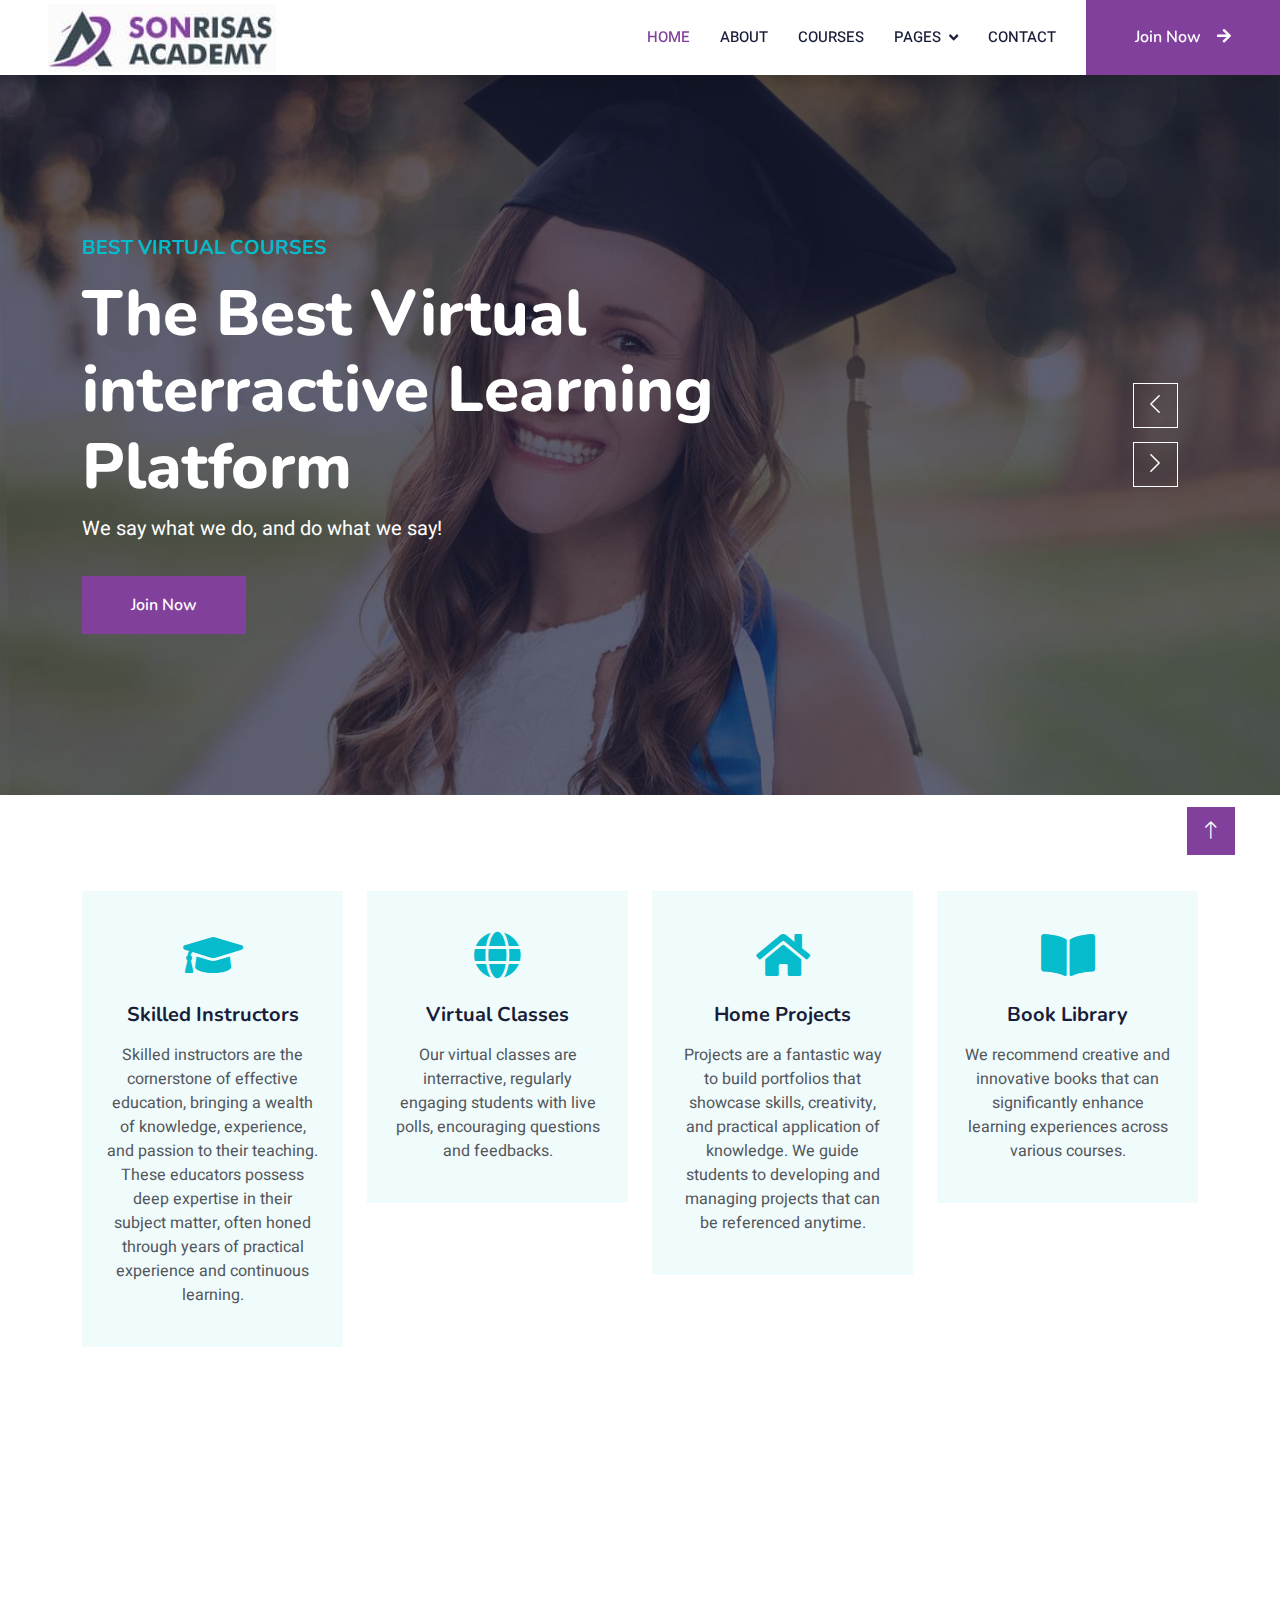
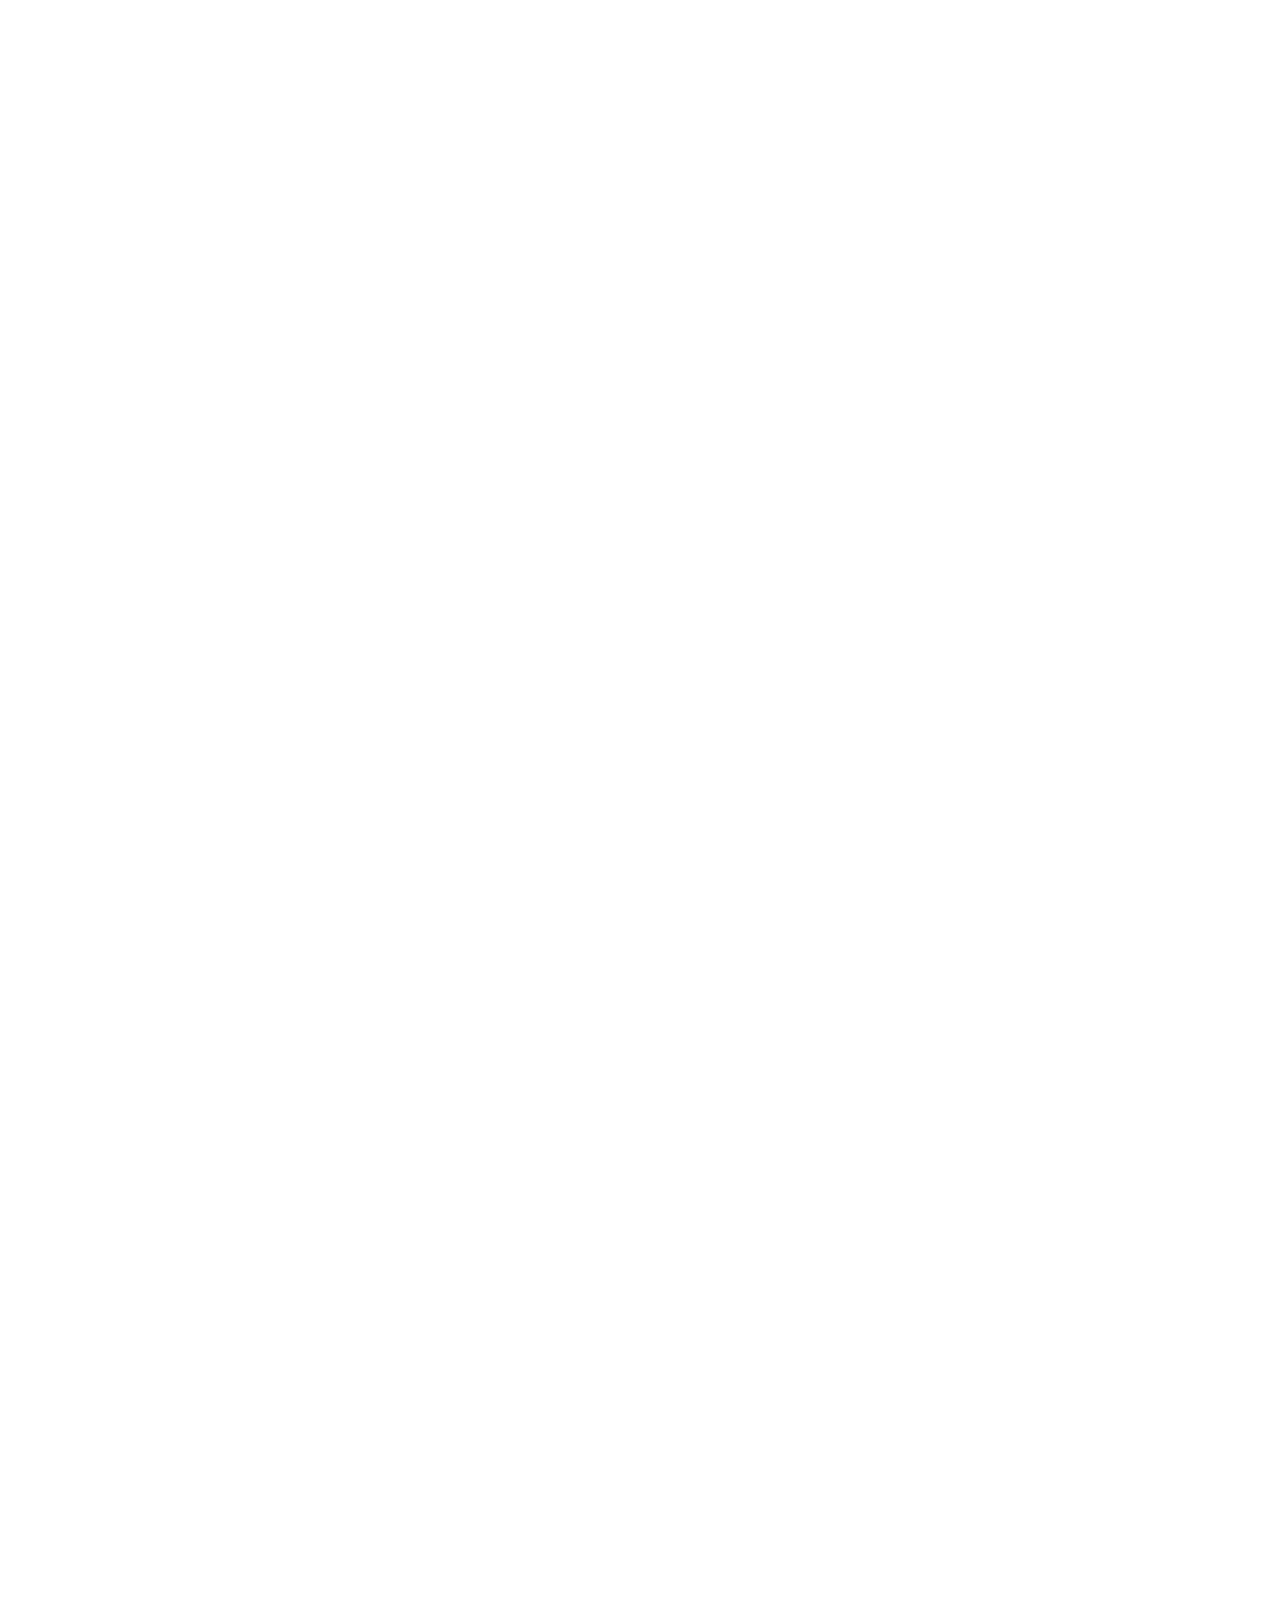
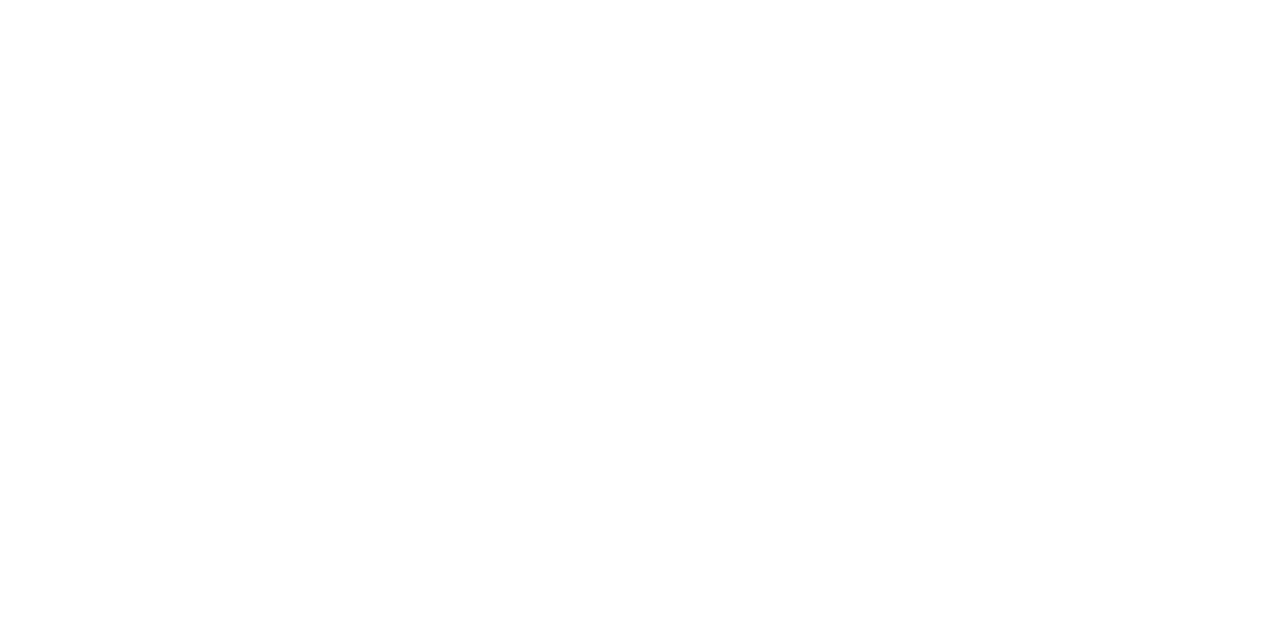
==== commit f1c05277: "worked on home page" ====
--- a/index.html
+++ b/index.html
@@ -120,24 +120,17 @@
                   <h5
                     class="text-primary text-uppercase mb-3 animated slideInDown"
                   >
-                    Best Online Courses
+                    Best Virtual Courses
                   </h5>
                   <h1 class="display-3 text-white animated slideInDown">
-                    The Best Online Learning Platform
+                    The Best Virtual interractive Learning Platform
                   </h1>
                   <p class="fs-5 text-white mb-4 pb-2">
-                    Vero elitr justo clita lorem. Ipsum dolor at sed stet sit
-                    diam no. Kasd rebum ipsum et diam justo clita et kasd rebum
-                    sea sanctus eirmod elitr.
+                    We say what we do, and do what we say!
                   </p>
                   <a
-                    href=""
+                    href="https://chat.whatsapp.com/ISVkfR3X3Y06oeJQvGgWxn"
                     class="btn btn-primary py-md-3 px-md-5 me-3 animated slideInLeft"
-                    >Read More</a
-                  >
-                  <a
-                    href=""
-                    class="btn btn-light py-md-3 px-md-5 animated slideInRight"
                     >Join Now</a
                   >
                 </div>
@@ -157,23 +150,18 @@
                   <h5
                     class="text-primary text-uppercase mb-3 animated slideInDown"
                   >
-                    Best Online Courses
+                    Best Virtual Courses
                   </h5>
                   <h1 class="display-3 text-white animated slideInDown">
                     Get Educated Online From Your Home
                   </h1>
                   <p class="fs-5 text-white mb-4 pb-2">
-                    Vero elitr justo clita lorem. Ipsum dolor at sed stet sit
-                    diam no. Kasd rebum ipsum et diam justo clita et kasd rebum
-                    sea sanctus eirmod elitr.
+                    Our courses are designed and tailored to meet the needs of
+                    our students.
                   </p>
+
                   <a
-                    href=""
-                    class="btn btn-primary py-md-3 px-md-5 me-3 animated slideInLeft"
-                    >Read More</a
-                  >
-                  <a
-                    href=""
+                    href="https://chat.whatsapp.com/ISVkfR3X3Y06oeJQvGgWxn"
                     class="btn btn-light py-md-3 px-md-5 animated slideInRight"
                     >Join Now</a
                   >
@@ -196,8 +184,11 @@
                 <i class="fa fa-3x fa-graduation-cap text-primary mb-4"></i>
                 <h5 class="mb-3">Skilled Instructors</h5>
                 <p>
-                  Diam elitr kasd sed at elitr sed ipsum justo dolor sed clita
-                  amet diam
+                  Skilled instructors are the cornerstone of effective
+                  education, bringing a wealth of knowledge, experience, and
+                  passion to their teaching. These educators possess deep
+                  expertise in their subject matter, often honed through years
+                  of practical experience and continuous learning.
                 </p>
               </div>
             </div>
@@ -206,10 +197,10 @@
             <div class="service-item text-center pt-3">
               <div class="p-4">
                 <i class="fa fa-3x fa-globe text-primary mb-4"></i>
-                <h5 class="mb-3">Online Classes</h5>
+                <h5 class="mb-3">Virtual Classes</h5>
                 <p>
-                  Diam elitr kasd sed at elitr sed ipsum justo dolor sed clita
-                  amet diam
+                  Our virtual classes are interractive, regularly engaging
+                  students with live polls, encouraging questions and feedbacks.
                 </p>
               </div>
             </div>
@@ -220,8 +211,10 @@
                 <i class="fa fa-3x fa-home text-primary mb-4"></i>
                 <h5 class="mb-3">Home Projects</h5>
                 <p>
-                  Diam elitr kasd sed at elitr sed ipsum justo dolor sed clita
-                  amet diam
+                  Projects are a fantastic way to build portfolios that showcase
+                  skills, creativity, and practical application of knowledge. We
+                  guide students to developing and managing projects that can be
+                  referenced anytime.
                 </p>
               </div>
             </div>
@@ -232,8 +225,9 @@
                 <i class="fa fa-3x fa-book-open text-primary mb-4"></i>
                 <h5 class="mb-3">Book Library</h5>
                 <p>
-                  Diam elitr kasd sed at elitr sed ipsum justo dolor sed clita
-                  amet diam
+                  We recommend creative and innovative books that can
+                  significantly enhance learning experiences across various
+                  courses.
                 </p>
               </div>
             </div>
@@ -265,15 +259,11 @@
             <h6 class="section-title bg-white text-start text-primary pe-3">
               About Us
             </h6>
-            <h1 class="mb-4">Welcome to eLEARNING</h1>
+            <h1 class="mb-4">Welcome to SONRISAS ACADEMY</h1>
+            <p class="mb-4">Learn professional skills to boost your career.</p>
             <p class="mb-4">
-              Tempor erat elitr rebum at clita. Diam dolor diam ipsum sit. Aliqu
-              diam amet diam et eos. Clita erat ipsum et lorem et sit.
-            </p>
-            <p class="mb-4">
-              Tempor erat elitr rebum at clita. Diam dolor diam ipsum sit. Aliqu
-              diam amet diam et eos. Clita erat ipsum et lorem et sit, sed stet
-              lorem sit clita duo justo magna dolore erat amet
+              Start investing in you. Grab your ticket to an International IT
+              Career. Break into tech today!
             </p>
             <div class="row gy-2 gx-4 mb-4">
               <div class="col-sm-6">
@@ -290,30 +280,34 @@
               </div>
               <div class="col-sm-6">
                 <p class="mb-0">
-                  <i class="fa fa-arrow-right text-primary me-2"></i
-                  >International Certificate
-                </p>
-              </div>
-              <div class="col-sm-6">
-                <p class="mb-0">
-                  <i class="fa fa-arrow-right text-primary me-2"></i>Skilled
-                  Instructors
-                </p>
-              </div>
-              <div class="col-sm-6">
-                <p class="mb-0">
-                  <i class="fa fa-arrow-right text-primary me-2"></i>Online
-                  Classes
+                  <i class="fa fa-arrow-right text-primary me-2"></i>IT
+                  Certified
                 </p>
               </div>
               <div class="col-sm-6">
                 <p class="mb-0">
                   <i class="fa fa-arrow-right text-primary me-2"></i
-                  >International Certificate
-                </p>
-              </div>
-            </div>
-            <a class="btn btn-primary py-3 px-5 mt-2" href="">Read More</a>
+                  >Interractive classes
+                </p>
+              </div>
+              <div class="col-sm-6">
+                <p class="mb-0">
+                  <i class="fa fa-arrow-right text-primary me-2"></i>Get
+                  Inspired
+                </p>
+              </div>
+              <div class="col-sm-6">
+                <p class="mb-0">
+                  <i class="fa fa-arrow-right text-primary me-2"></i>Be part of
+                  an accountable community
+                </p>
+              </div>
+            </div>
+            <a
+              class="btn btn-primary py-3 px-5 mt-2"
+              href="https://chat.whatsapp.com/ISVkfR3X3Y06oeJQvGgWxn"
+              >Join Now</a
+            >
           </div>
         </div>
       </div>
@@ -339,8 +333,8 @@
                     class="bg-white text-center position-absolute bottom-0 end-0 py-2 px-3"
                     style="margin: 1px"
                   >
-                    <h5 class="m-0">Web Design</h5>
-                    <small class="text-primary">49 Courses</small>
+                    <h5 class="m-0">Software Development</h5>
+                    <small class="text-primary"> 10 Courses</small>
                   </div>
                 </a>
               </div>
@@ -351,8 +345,8 @@
                     class="bg-white text-center position-absolute bottom-0 end-0 py-2 px-3"
                     style="margin: 1px"
                   >
-                    <h5 class="m-0">Graphic Design</h5>
-                    <small class="text-primary">49 Courses</small>
+                    <h5 class="m-0">Product Design</h5>
+                    <small class="text-primary">8 Courses</small>
                   </div>
                 </a>
               </div>
@@ -364,7 +358,7 @@
                     style="margin: 1px"
                   >
                     <h5 class="m-0">Video Editing</h5>
-                    <small class="text-primary">49 Courses</small>
+                    <small class="text-primary">12 Courses</small>
                   </div>
                 </a>
               </div>
@@ -386,8 +380,8 @@
                 class="bg-white text-center position-absolute bottom-0 end-0 py-2 px-3"
                 style="margin: 1px"
               >
-                <h5 class="m-0">Online Marketing</h5>
-                <small class="text-primary">49 Courses</small>
+                <h5 class="m-0">Animation</h5>
+                <small class="text-primary">19 Courses</small>
               </div>
             </a>
           </div>
@@ -414,10 +408,10 @@
                   class="w-100 d-flex justify-content-center position-absolute bottom-0 start-0 mb-4"
                 >
                   <a
-                    href="#"
+                    href="https://chat.whatsapp.com/ISVkfR3X3Y06oeJQvGgWxn"
                     class="flex-shrink-0 btn btn-sm btn-primary px-3 border-end"
                     style="border-radius: 30px 0 0 30px"
-                    >Read More</a
+                    >Join Now!</a
                   >
                   <a
                     href="#"
@@ -428,7 +422,7 @@
                 </div>
               </div>
               <div class="text-center p-4 pb-0">
-                <h3 class="mb-0">$149.00</h3>
+                <h3 class="mb-0">$100.00</h3>
                 <div class="mb-3">
                   <small class="fa fa-star text-primary"></small>
                   <small class="fa fa-star text-primary"></small>
@@ -437,9 +431,7 @@
                   <small class="fa fa-star text-primary"></small>
                   <small>(123)</small>
                 </div>
-                <h5 class="mb-4">
-                  Web Design & Development Course for Beginners
-                </h5>
+                <h5 class="mb-4">Software Development Course for Beginners</h5>
               </div>
               <div class="d-flex border-top">
                 <small class="flex-fill text-center border-end py-2"
@@ -464,13 +456,13 @@
                   class="w-100 d-flex justify-content-center position-absolute bottom-0 start-0 mb-4"
                 >
                   <a
-                    href="#"
+                    href="https://chat.whatsapp.com/ISVkfR3X3Y06oeJQvGgWxn"
                     class="flex-shrink-0 btn btn-sm btn-primary px-3 border-end"
                     style="border-radius: 30px 0 0 30px"
                     >Read More</a
                   >
                   <a
-                    href="#"
+                    href="https://chat.whatsapp.com/ISVkfR3X3Y06oeJQvGgWxn"
                     class="flex-shrink-0 btn btn-sm btn-primary px-3"
                     style="border-radius: 0 30px 30px 0"
                     >Join Now</a
@@ -478,7 +470,7 @@
                 </div>
               </div>
               <div class="text-center p-4 pb-0">
-                <h3 class="mb-0">$149.00</h3>
+                <h3 class="mb-0">$100.00</h3>
                 <div class="mb-3">
                   <small class="fa fa-star text-primary"></small>
                   <small class="fa fa-star text-primary"></small>
@@ -487,9 +479,7 @@
                   <small class="fa fa-star text-primary"></small>
                   <small>(123)</small>
                 </div>
-                <h5 class="mb-4">
-                  Web Design & Development Course for Beginners
-                </h5>
+                <h5 class="mb-4">Animation Course for Beginners</h5>
               </div>
               <div class="d-flex border-top">
                 <small class="flex-fill text-center border-end py-2"
@@ -514,13 +504,13 @@
                   class="w-100 d-flex justify-content-center position-absolute bottom-0 start-0 mb-4"
                 >
                   <a
-                    href="#"
+                    href="https://chat.whatsapp.com/ISVkfR3X3Y06oeJQvGgWxn"
                     class="flex-shrink-0 btn btn-sm btn-primary px-3 border-end"
                     style="border-radius: 30px 0 0 30px"
                     >Read More</a
                   >
                   <a
-                    href="#"
+                    href="https://chat.whatsapp.com/ISVkfR3X3Y06oeJQvGgWxn"
                     class="flex-shrink-0 btn btn-sm btn-primary px-3"
                     style="border-radius: 0 30px 30px 0"
                     >Join Now</a
@@ -528,7 +518,7 @@
                 </div>
               </div>
               <div class="text-center p-4 pb-0">
-                <h3 class="mb-0">$149.00</h3>
+                <h3 class="mb-0">$100.00</h3>
                 <div class="mb-3">
                   <small class="fa fa-star text-primary"></small>
                   <small class="fa fa-star text-primary"></small>
@@ -537,9 +527,7 @@
                   <small class="fa fa-star text-primary"></small>
                   <small>(123)</small>
                 </div>
-                <h5 class="mb-4">
-                  Web Design & Development Course for Beginners
-                </h5>
+                <h5 class="mb-4">Video Editing Course for Beginners</h5>
               </div>
               <div class="d-flex border-top">
                 <small class="flex-fill text-center border-end py-2"
@@ -562,7 +550,7 @@
     <!-- Courses End -->
 
     <!-- Team Start -->
-    <div class="container-xxl py-5">
+    <!-- <div class="container-xxl py-5">
       <div class="container">
         <div class="text-center wow fadeInUp" data-wow-delay="0.1s">
           <h6 class="section-title bg-white text-center text-primary px-3">
@@ -620,7 +608,7 @@
                 </div>
               </div>
               <div class="text-center p-4">
-                <h5 class="mb-0">Instructor Name</h5>
+                <h5 class="mb-0">Instructor Name(Up soon)</h5>
                 <small>Designation</small>
               </div>
             </div>
@@ -647,7 +635,7 @@
                 </div>
               </div>
               <div class="text-center p-4">
-                <h5 class="mb-0">Instructor Name</h5>
+                <h5 class="mb-0">Instructor Name(up soon)</h5>
                 <small>Designation</small>
               </div>
             </div>
@@ -674,7 +662,7 @@
                 </div>
               </div>
               <div class="text-center p-4">
-                <h5 class="mb-0">Instructor Name</h5>
+                <h5 class="mb-0">Instructor Name(up soon)</h5>
                 <small>Designation</small>
               </div>
             </div>
@@ -685,7 +673,7 @@
     <!-- Team End -->
 
     <!-- Testimonial Start -->
-    <div class="container-xxl py-5 wow fadeInUp" data-wow-delay="0.1s">
+    <!-- <div class="container-xxl py-5 wow fadeInUp" data-wow-delay="0.1s">
       <div class="container">
         <div class="text-center">
           <h6 class="section-title bg-white text-center text-primary px-3">
@@ -700,13 +688,10 @@
               src="img/testimonial-1.jpg"
               style="width: 80px; height: 80px"
             />
-            <h5 class="mb-0">Client Name</h5>
+            <h5 class="mb-0">Up soon</h5>
             <p>Profession</p>
             <div class="testimonial-text bg-light text-center p-4">
-              <p class="mb-0">
-                Tempor erat elitr rebum at clita. Diam dolor diam ipsum sit diam
-                amet diam et eos. Clita erat ipsum et lorem et sit.
-              </p>
+              <p class="mb-0">Up soon</p>
             </div>
           </div>
           <div class="testimonial-item text-center">
@@ -718,10 +703,7 @@
             <h5 class="mb-0">Client Name</h5>
             <p>Profession</p>
             <div class="testimonial-text bg-light text-center p-4">
-              <p class="mb-0">
-                Tempor erat elitr rebum at clita. Diam dolor diam ipsum sit diam
-                amet diam et eos. Clita erat ipsum et lorem et sit.
-              </p>
+              <p class="mb-0">Up soon.</p>
             </div>
           </div>
           <div class="testimonial-item text-center">
@@ -730,13 +712,10 @@
               src="img/testimonial-3.jpg"
               style="width: 80px; height: 80px"
             />
-            <h5 class="mb-0">Client Name</h5>
+            <h5 class="mb-0">Work in progress</h5>
             <p>Profession</p>
             <div class="testimonial-text bg-light text-center p-4">
-              <p class="mb-0">
-                Tempor erat elitr rebum at clita. Diam dolor diam ipsum sit diam
-                amet diam et eos. Clita erat ipsum et lorem et sit.
-              </p>
+              <p class="mb-0">Upsoon.</p>
             </div>
           </div>
           <div class="testimonial-item text-center">
@@ -745,18 +724,15 @@
               src="img/testimonial-4.jpg"
               style="width: 80px; height: 80px"
             />
-            <h5 class="mb-0">Client Name</h5>
+            <h5 class="mb-0">Work in progress</h5>
             <p>Profession</p>
             <div class="testimonial-text bg-light text-center p-4">
-              <p class="mb-0">
-                Tempor erat elitr rebum at clita. Diam dolor diam ipsum sit diam
-                amet diam et eos. Clita erat ipsum et lorem et sit.
-              </p>
-            </div>
-          </div>
-        </div>
-      </div>
-    </div>
+              <p class="mb-0">Very soon it will be up</p>
+            </div>
+          </div>
+        </div>
+      </div>
+    </div>  -->
     <!-- Testimonial End -->
 
     <!-- Footer Start -->
@@ -777,13 +753,14 @@
           <div class="col-lg-3 col-md-6">
             <h4 class="text-white mb-3">Contact</h4>
             <p class="mb-2">
-              <i class="fa fa-map-marker-alt me-3"></i>123 Street, New York, USA
+              <i class="fa fa-map-marker-alt me-3"></i>21 Mission Road, Off
+              Peter Odili Road, Trans Amadi, Port Harcourt
             </p>
             <p class="mb-2">
-              <i class="fa fa-phone-alt me-3"></i>+012 345 67890
+              <i class="fa fa-phone-alt me-3"></i>+2349112572118
             </p>
             <p class="mb-2">
-              <i class="fa fa-envelope me-3"></i>info@example.com
+              <i class="fa fa-envelope me-3"></i>sonrisasacademy@gmail.com
             </p>
             <div class="d-flex pt-2">
               <a class="btn btn-outline-light btn-social" href=""
@@ -849,7 +826,7 @@
           </div>
           <div class="col-lg-3 col-md-6">
             <h4 class="text-white mb-3">Newsletter</h4>
-            <p>Dolor amet sit justo amet elitr clita ipsum elitr est.</p>
+            <p>Subscribe to our Newsletter.</p>
             <div class="position-relative mx-auto" style="max-width: 400px">
               <input
                 class="form-control border-0 w-100 py-3 ps-4 pe-5"
@@ -870,13 +847,13 @@
         <div class="copyright">
           <div class="row">
             <div class="col-md-6 text-center text-md-start mb-3 mb-md-0">
-              &copy; <a class="border-bottom" href="#">Your Site Name</a>, All
+              &copy; <a class="border-bottom" href="#">SONRISAS ACADEMY</a>, All
               Right Reserved.
 
               <!--/*** This template is free as long as you keep the footer author’s credit link/attribution link/backlink. If you'd like to use the template without the footer author’s credit link/attribution link/backlink, you can purchase the Credit Removal License from "https://htmlcodex.com/credit-removal". Thank you for your support. ***/-->
               Designed By
-              <a class="border-bottom" href="https://htmlcodex.com"
-                >HTML Codex</a
+              <a class="border-bottom" href="https://sonrisasacademy.com"
+                >SONRISAS ACADEMY</a
               >
             </div>
             <div class="col-md-6 text-center text-md-end">
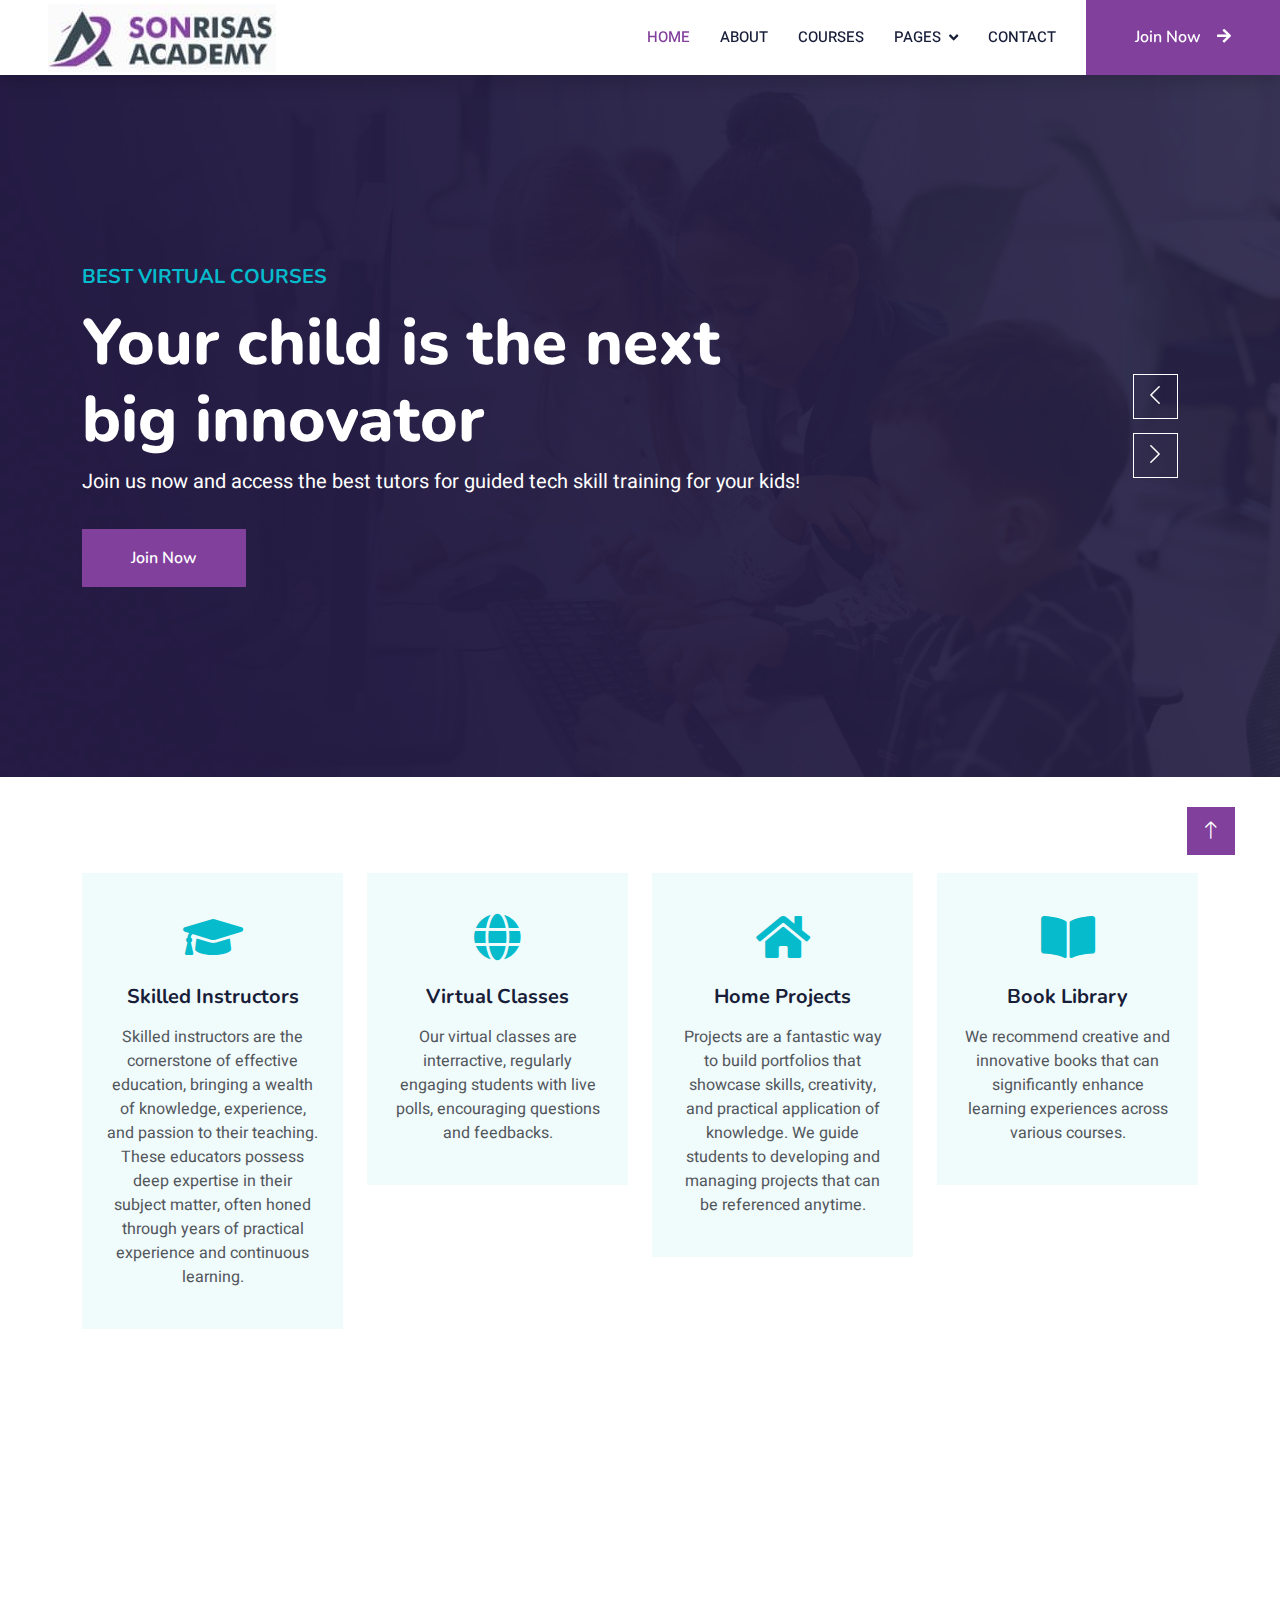
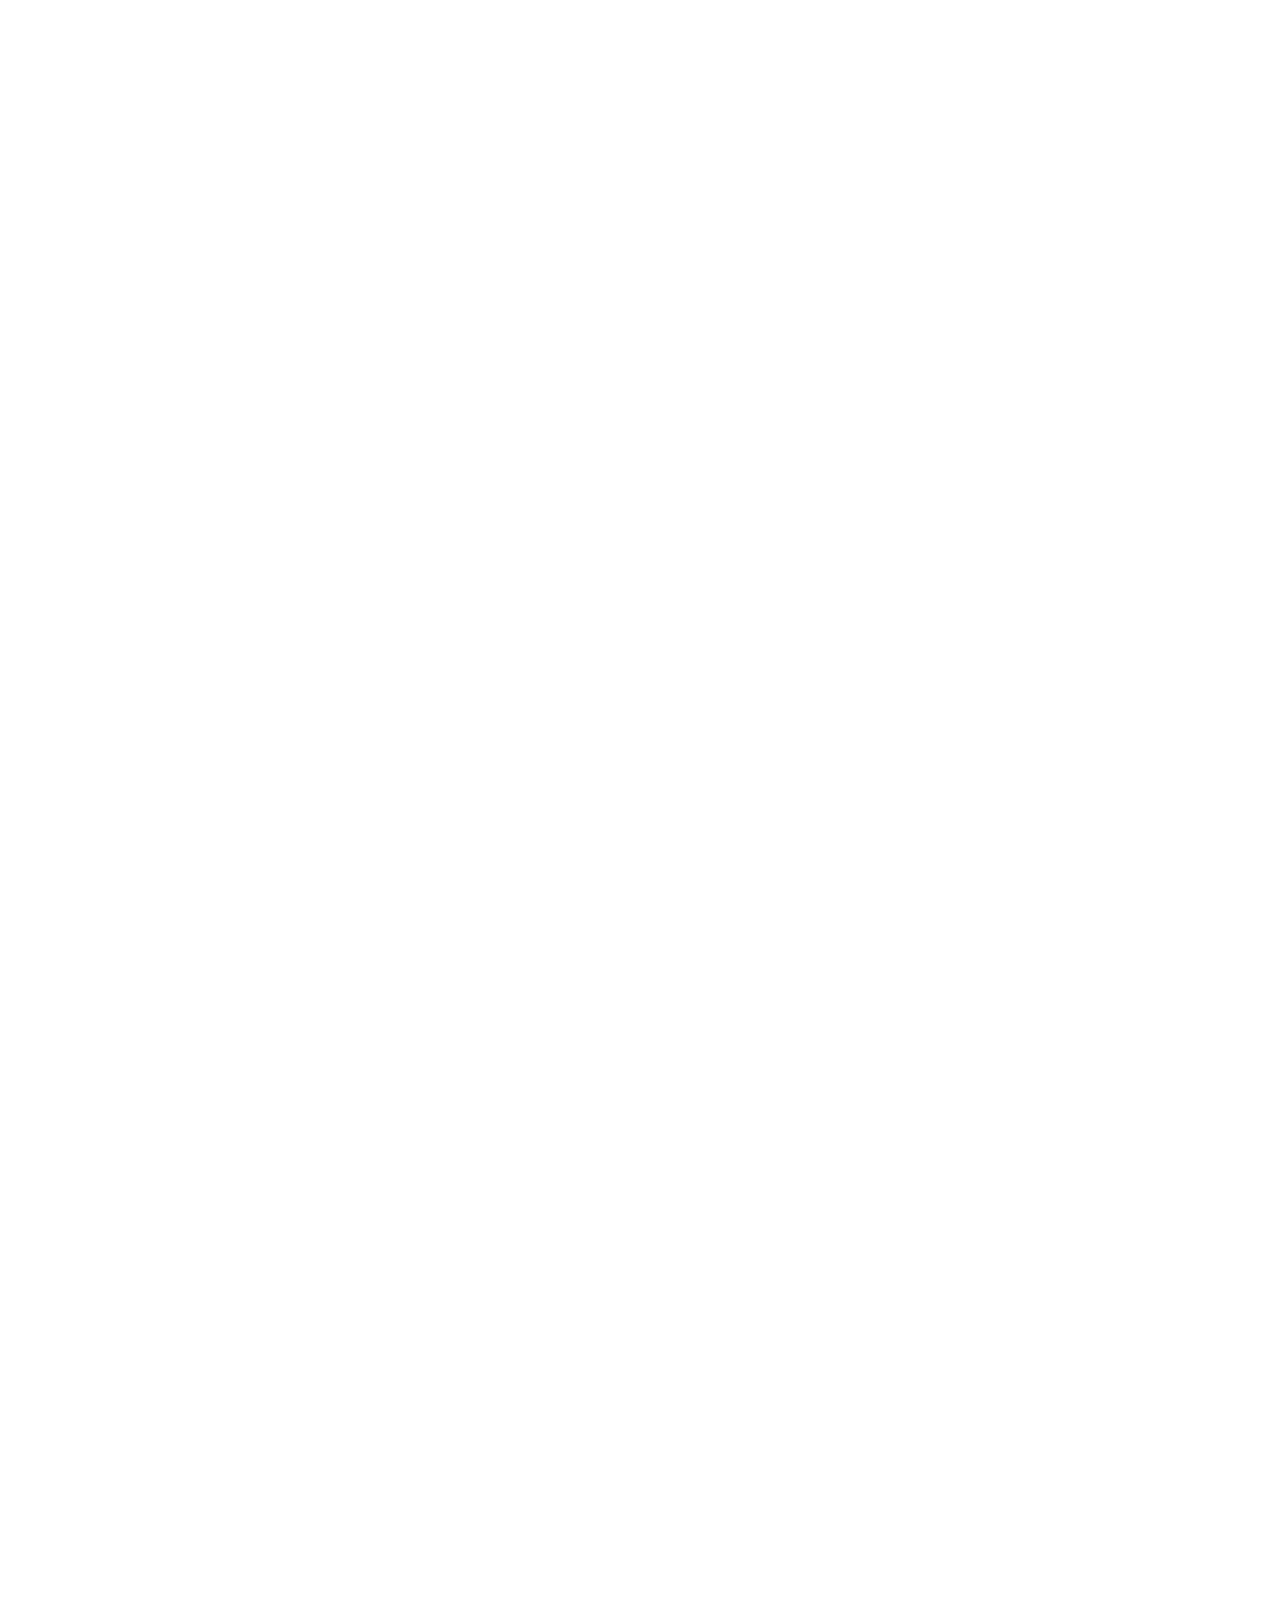
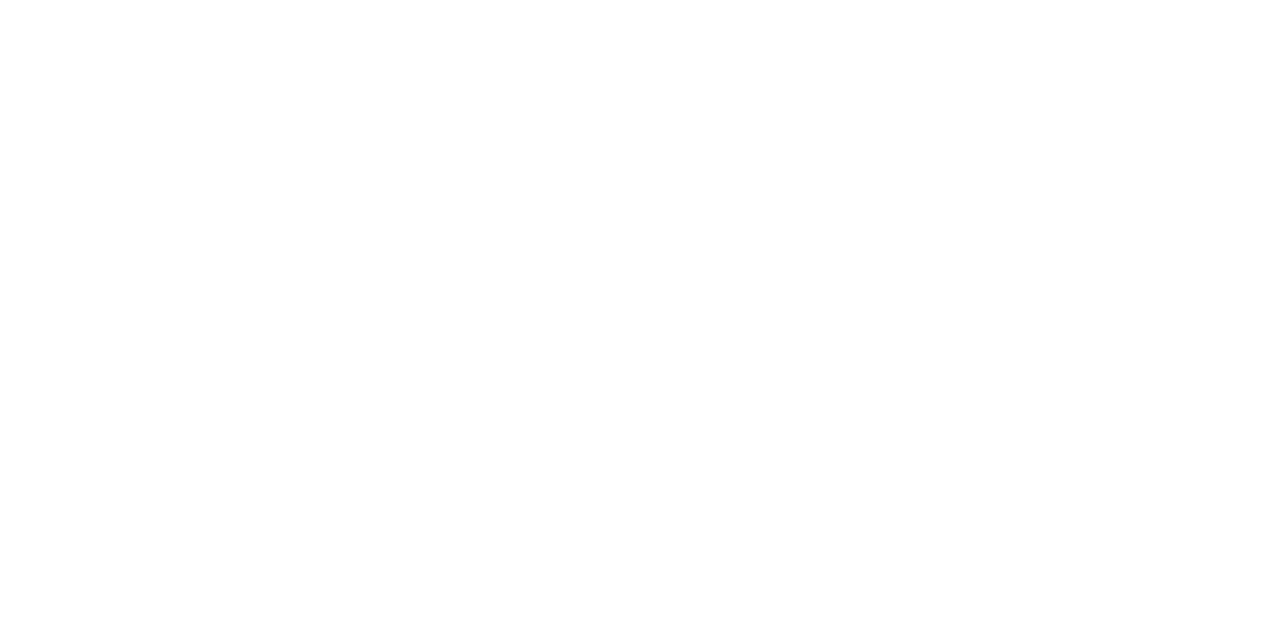
==== commit cb8891c8: "updated carousel images and text" ====
--- a/index.html
+++ b/index.html
@@ -2,7 +2,7 @@
 <html lang="en">
   <head>
     <meta charset="utf-8" />
-    <title>Sonrisas Academy - Learn anywhere!</title>
+    <title>Sonrisas Academy - Empower your child!</title>
     <meta content="width=device-width, initial-scale=1.0" name="viewport" />
     <meta content="" name="keywords" />
     <meta content="" name="description" />
@@ -89,9 +89,9 @@
               >Pages</a
             >
             <div class="dropdown-menu fade-down m-0">
-              <a href="team.html" class="dropdown-item">Our Team</a>
+              <!-- <a href="team.html" class="dropdown-item">Our Team</a>
               <a href="testimonial.html" class="dropdown-item">Testimonial</a>
-              <a href="404.html" class="dropdown-item">404 Page</a>
+              <a href="404.html" class="dropdown-item">404 Page</a> -->
             </div>
           </div>
           <a href="contact.html" class="nav-item nav-link">Contact</a>
@@ -123,10 +123,11 @@
                     Best Virtual Courses
                   </h5>
                   <h1 class="display-3 text-white animated slideInDown">
-                    The Best Virtual interractive Learning Platform
+                    Your child is the next big innovator
                   </h1>
                   <p class="fs-5 text-white mb-4 pb-2">
-                    We say what we do, and do what we say!
+                    Join us now and access the best tutors for guided tech skill
+                    training for your kids!
                   </p>
                   <a
                     href="https://chat.whatsapp.com/ISVkfR3X3Y06oeJQvGgWxn"
@@ -150,20 +151,20 @@
                   <h5
                     class="text-primary text-uppercase mb-3 animated slideInDown"
                   >
-                    Best Virtual Courses
+                    Invest in your child
                   </h5>
                   <h1 class="display-3 text-white animated slideInDown">
-                    Get Educated Online From Your Home
+                    Build tech skills for the future
                   </h1>
                   <p class="fs-5 text-white mb-4 pb-2">
-                    Our courses are designed and tailored to meet the needs of
-                    our students.
+                    At Sonrisas Academy, we teach your child digital tech skills
+                    that sets them up for success in the real world.
                   </p>
 
                   <a
                     href="https://chat.whatsapp.com/ISVkfR3X3Y06oeJQvGgWxn"
                     class="btn btn-light py-md-3 px-md-5 animated slideInRight"
-                    >Join Now</a
+                    >Enroll your child now</a
                   >
                 </div>
               </div>
@@ -259,7 +260,7 @@
             <h6 class="section-title bg-white text-start text-primary pe-3">
               About Us
             </h6>
-            <h1 class="mb-4">Welcome to SONRISAS ACADEMY</h1>
+            <h1 class="mb-4">Welcome to Sonrisas Academy</h1>
             <p class="mb-4">Learn professional skills to boost your career.</p>
             <p class="mb-4">
               Start investing in you. Grab your ticket to an International IT
@@ -422,7 +423,7 @@
                 </div>
               </div>
               <div class="text-center p-4 pb-0">
-                <h3 class="mb-0">$100.00</h3>
+                <h3 class="mb-0">$150.00</h3>
                 <div class="mb-3">
                   <small class="fa fa-star text-primary"></small>
                   <small class="fa fa-star text-primary"></small>
@@ -470,7 +471,7 @@
                 </div>
               </div>
               <div class="text-center p-4 pb-0">
-                <h3 class="mb-0">$100.00</h3>
+                <h3 class="mb-0">$150.00</h3>
                 <div class="mb-3">
                   <small class="fa fa-star text-primary"></small>
                   <small class="fa fa-star text-primary"></small>
@@ -527,7 +528,7 @@
                   <small class="fa fa-star text-primary"></small>
                   <small>(123)</small>
                 </div>
-                <h5 class="mb-4">Video Editing Course for Beginners</h5>
+                <h5 class="mb-4">Product Design Course for Beginners</h5>
               </div>
               <div class="d-flex border-top">
                 <small class="flex-fill text-center border-end py-2"
